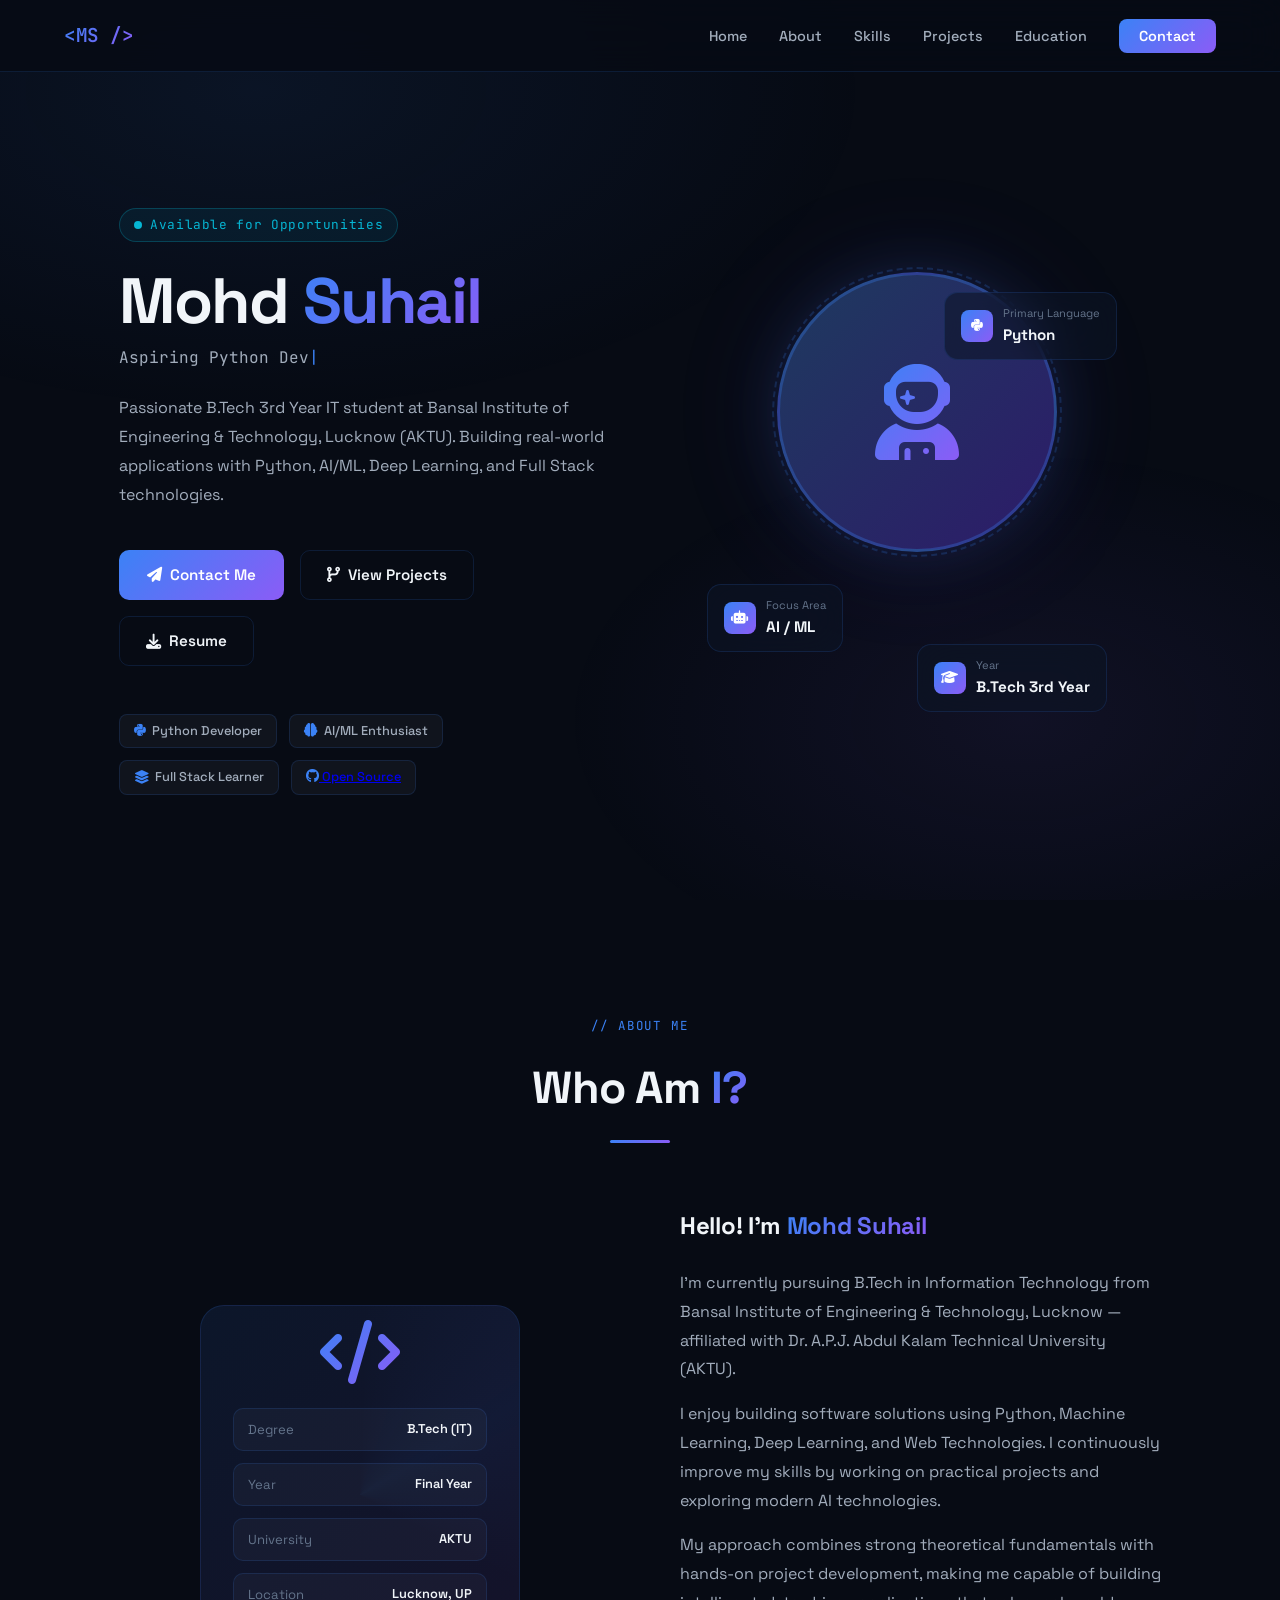
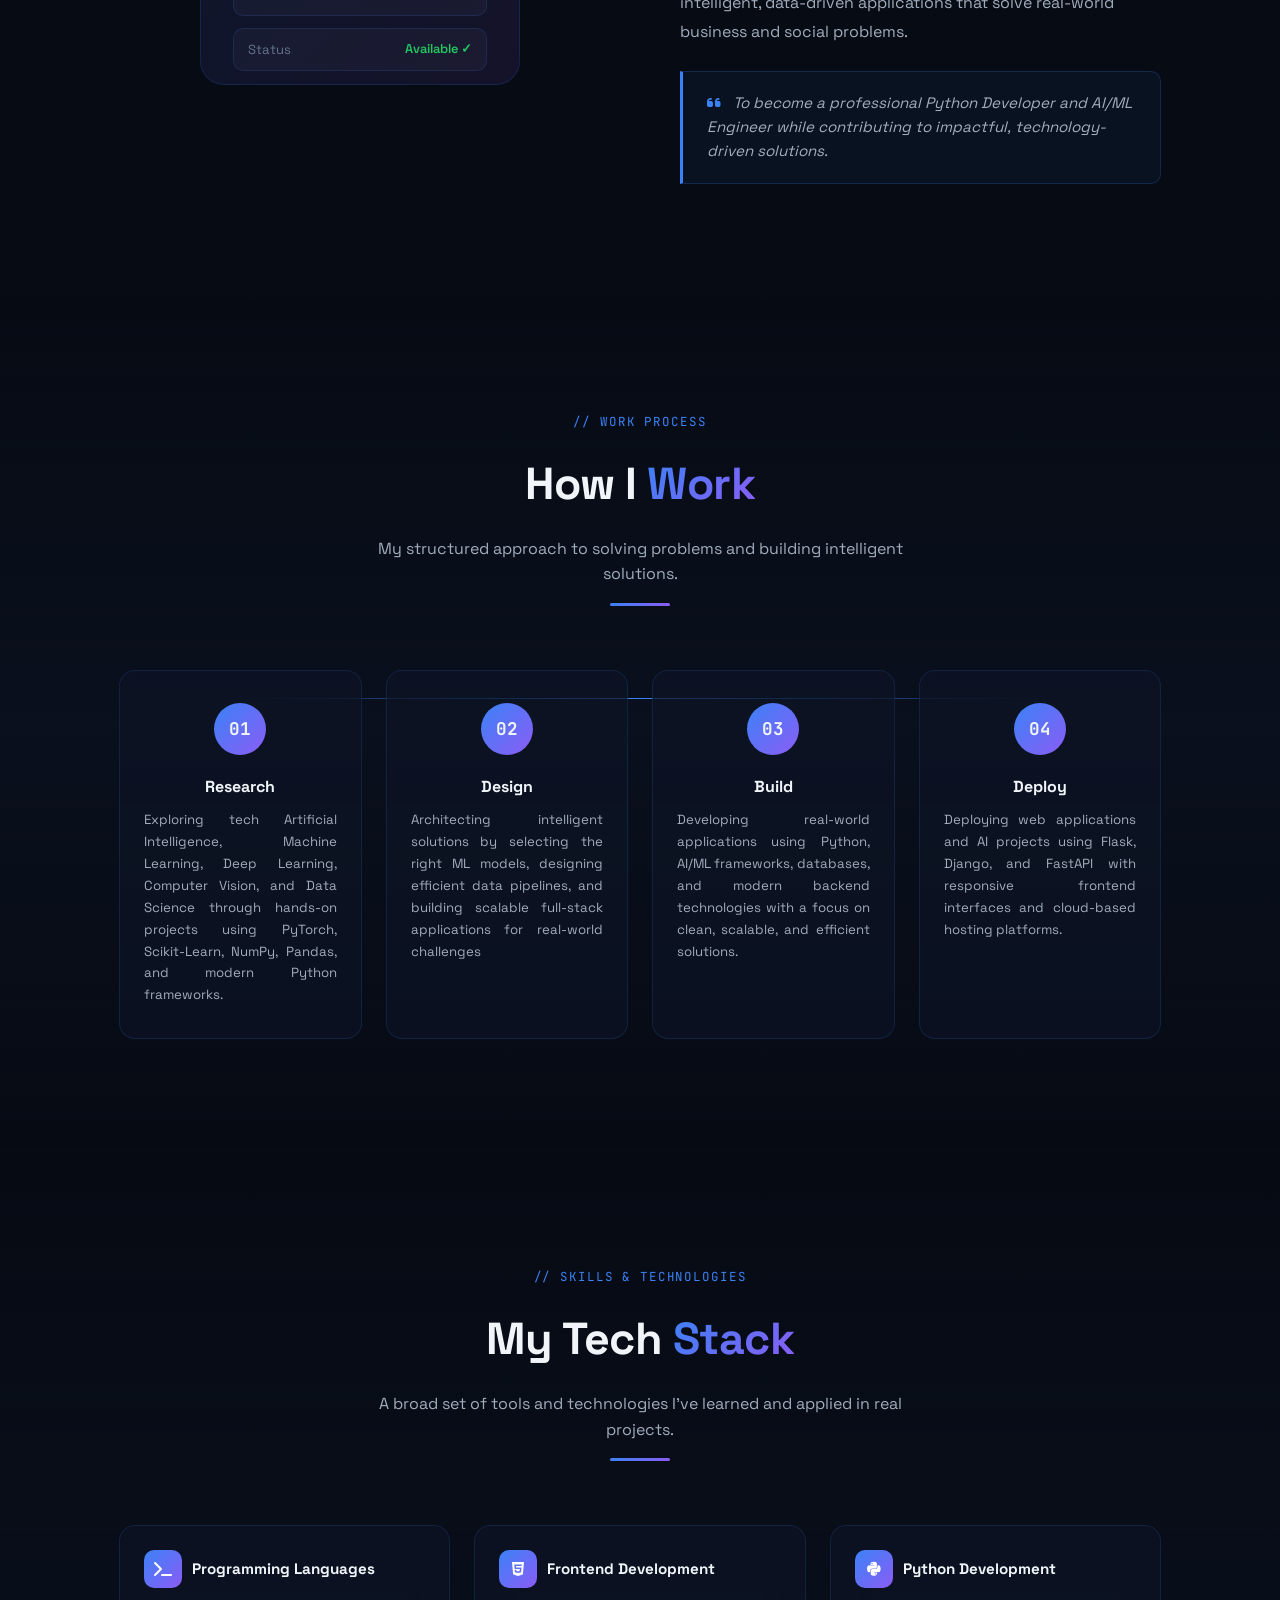
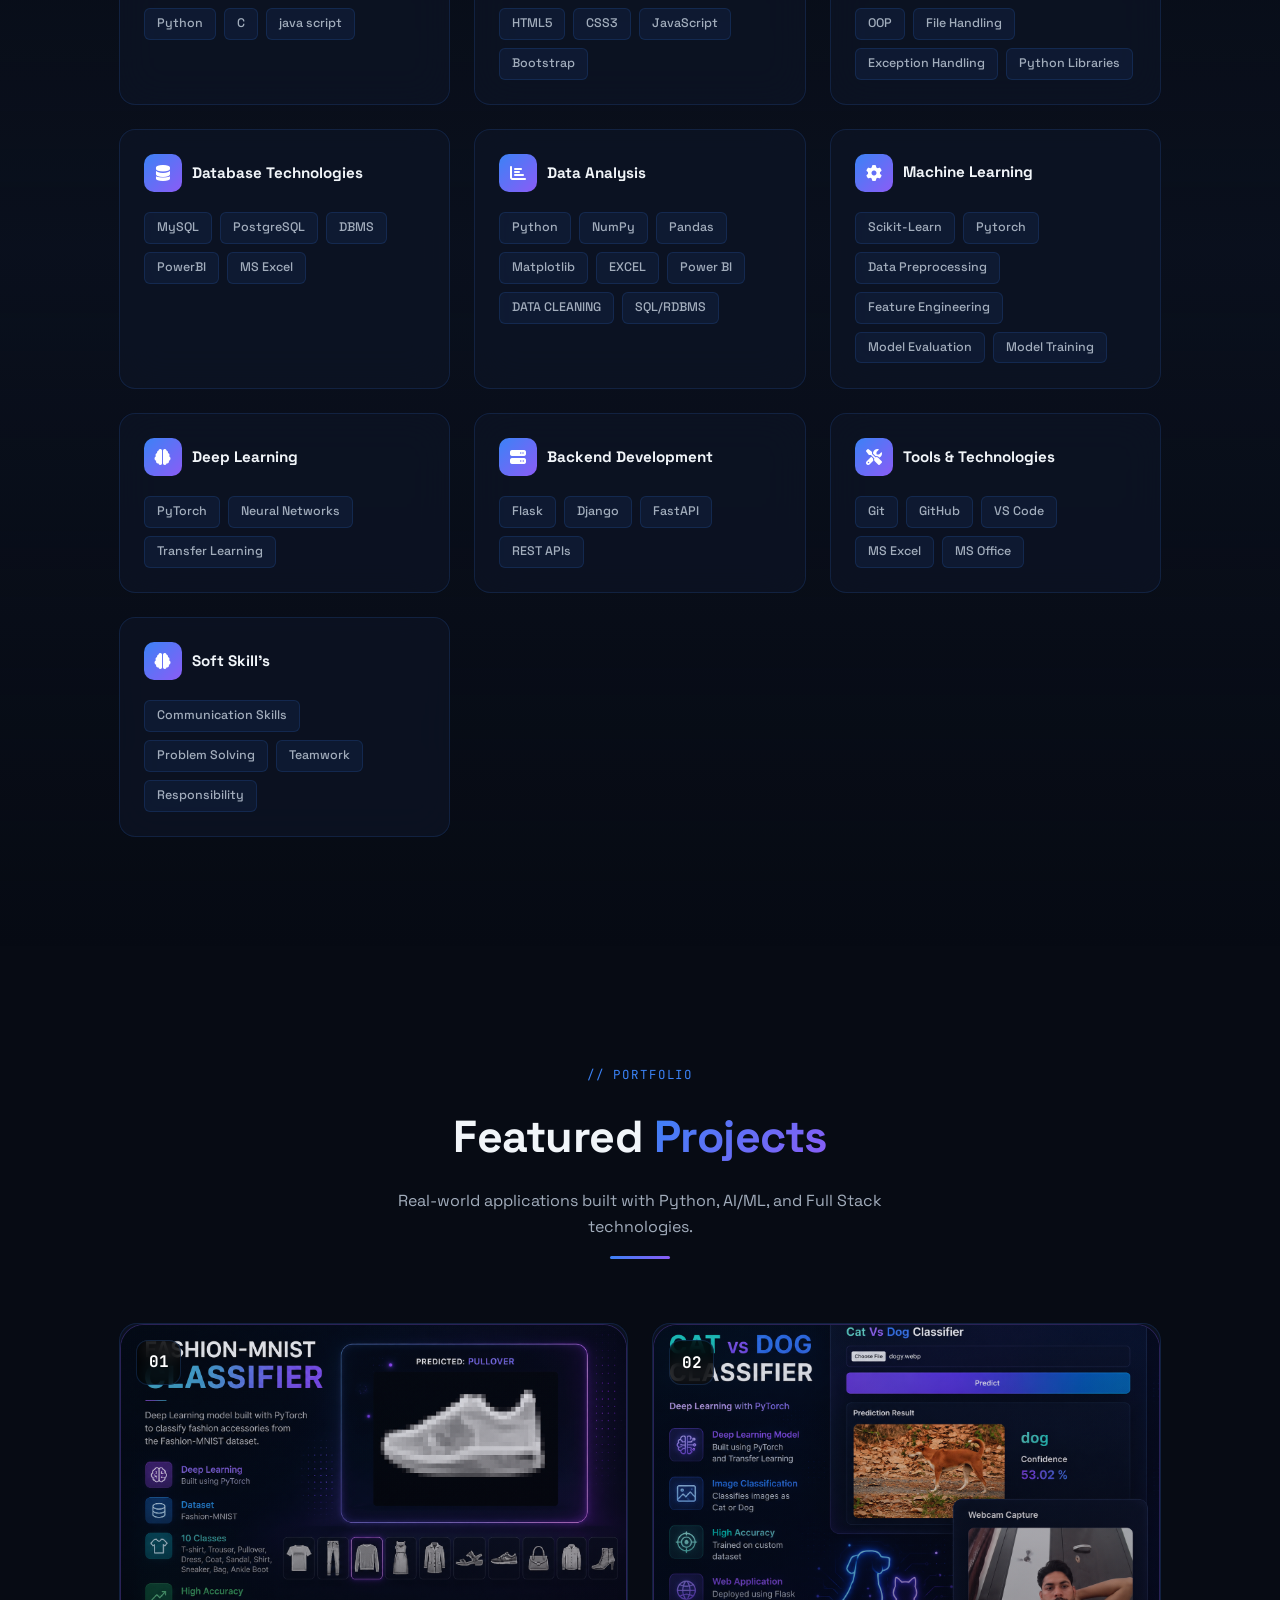
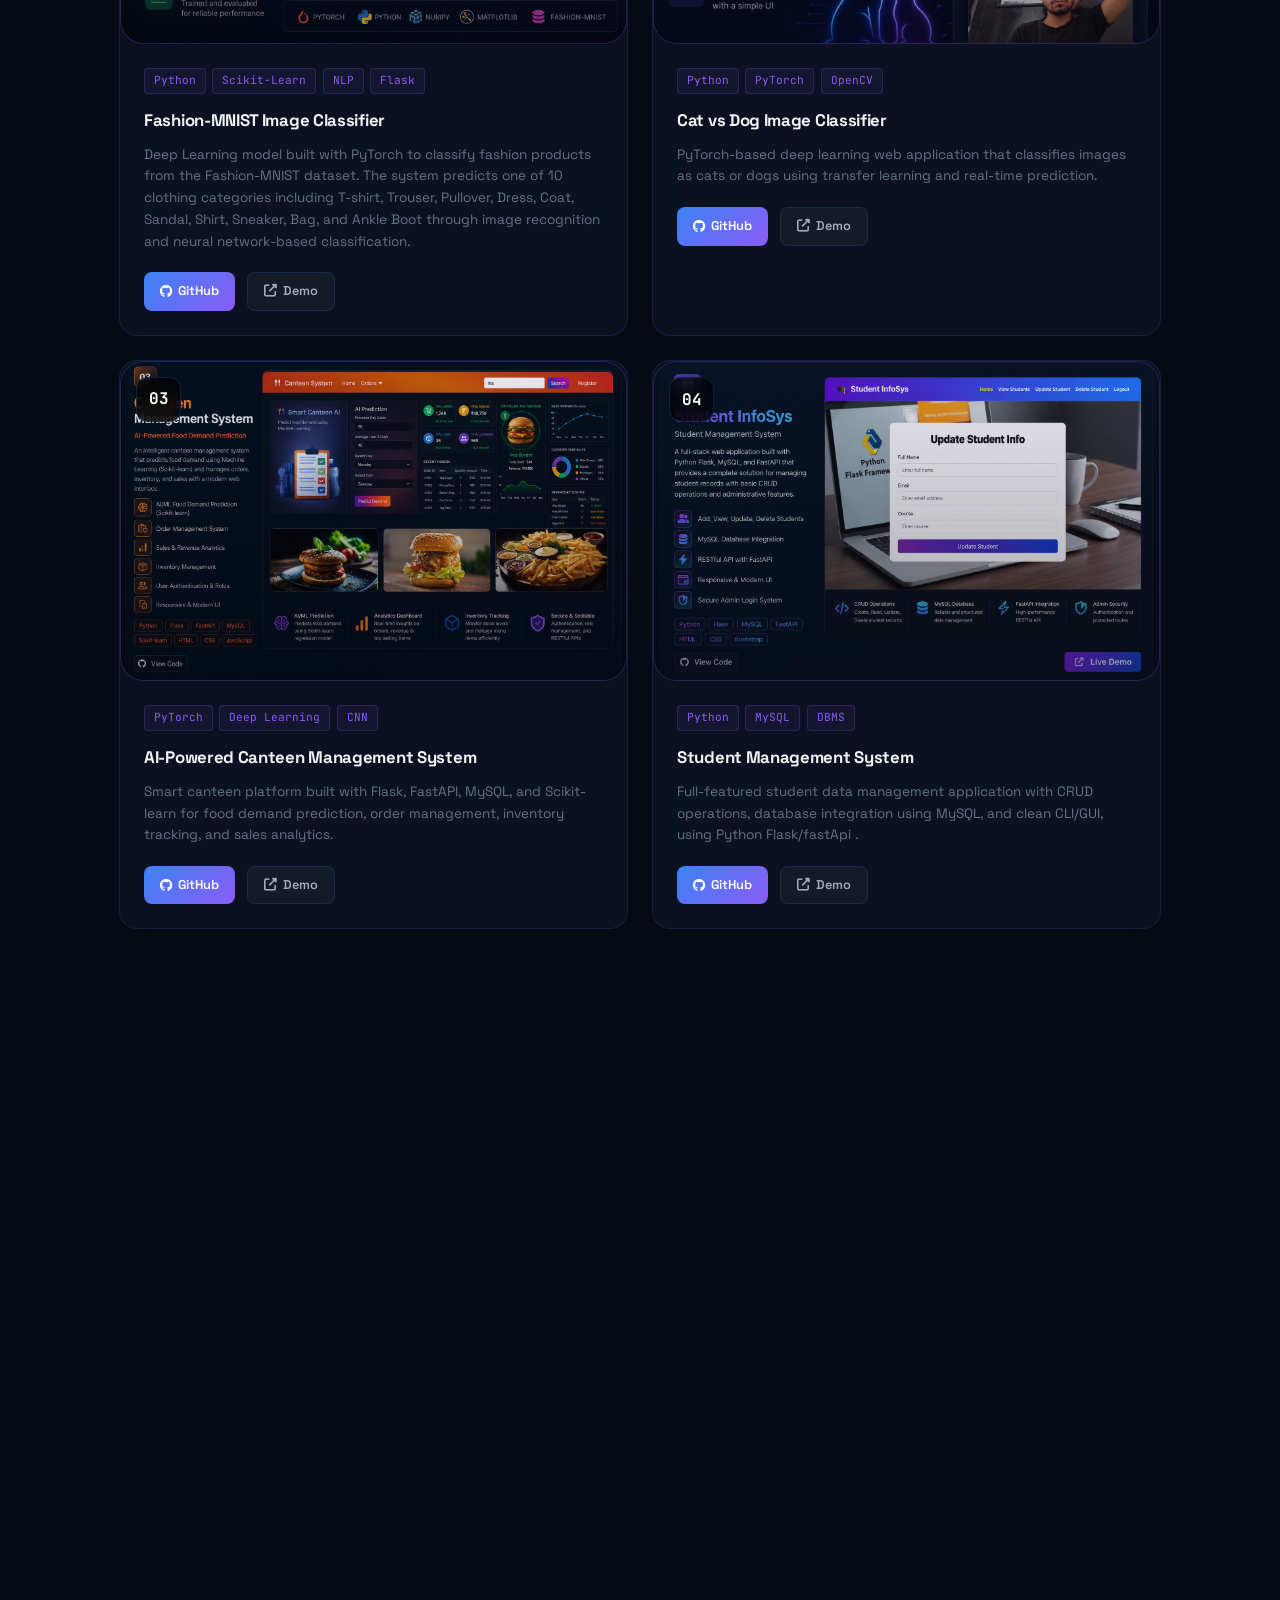
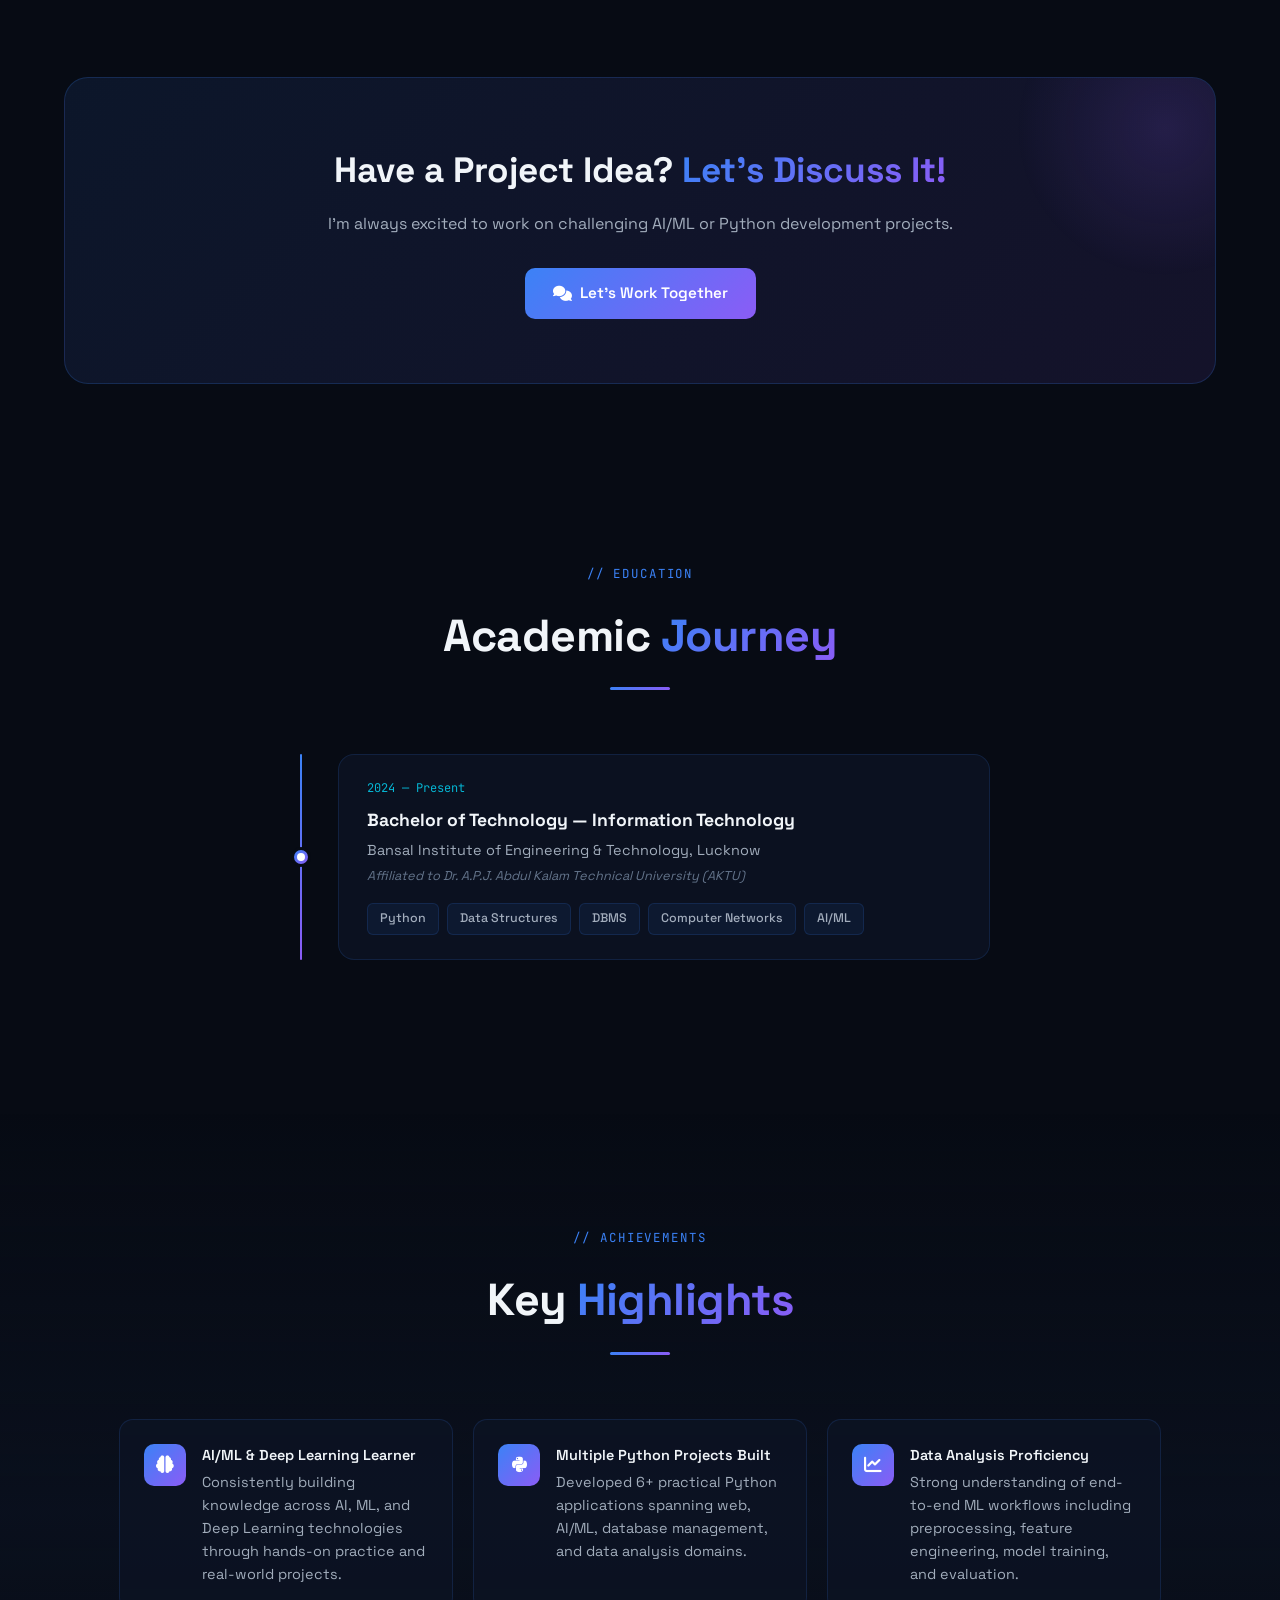
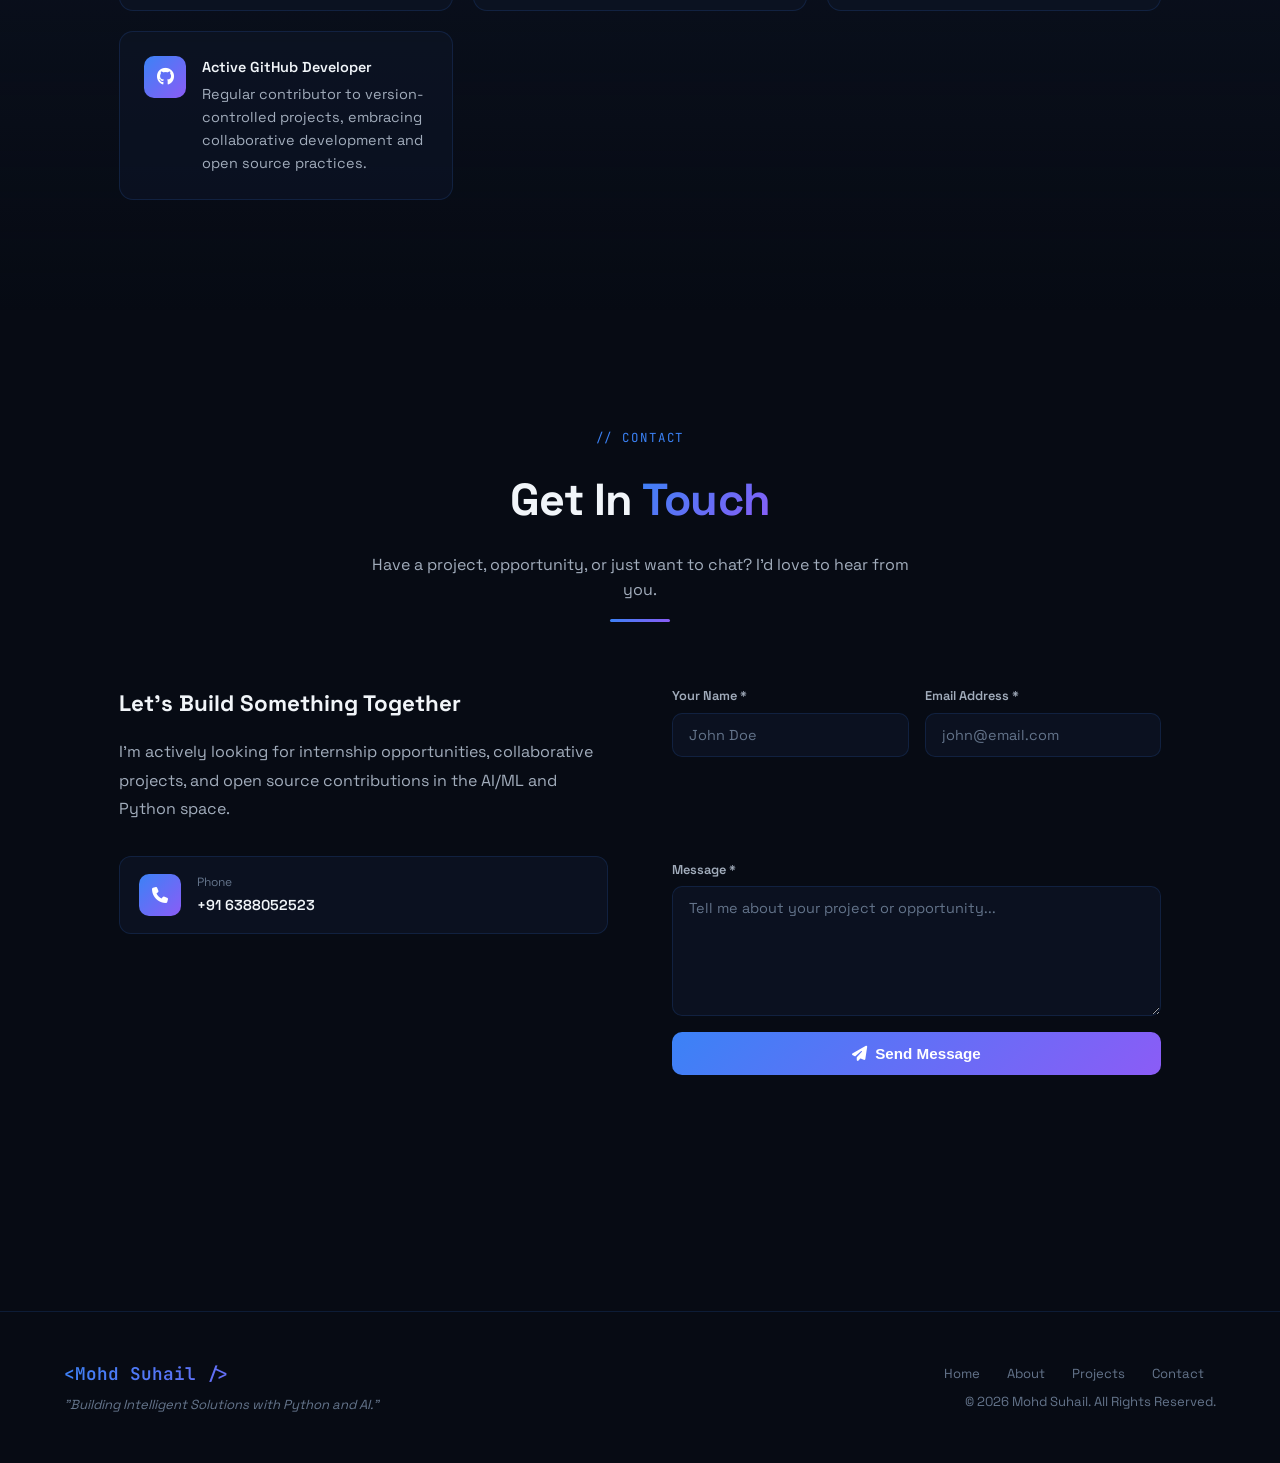
==== index.html @ e94a14b4 "second commit" ====
<!DOCTYPE html>
<html lang="en">

<head>
      <meta charset="UTF-8" />
      <meta name="viewport" content="width=device-width, initial-scale=1.0" />
      <meta name="description" content="Mohd Suhail - Aspiring Python Developer & AI/ML Engineer Portfolio" />
      <meta name="keywords"
            content="Mohd Suhail, Python Developer, AI ML Engineer, Machine Learning, Deep Learning, B.Tech IT, AKTU, Lucknow" />
      <title>Mohd Suhail | AI/ML Engineer Portfolio</title>
      <link rel="preconnect" href="https://fonts.googleapis.com" />
      <link href="https://fonts.googleapis.com/css2?family=Space+Grotesk:wght@300;400;500;600;700&family=JetBrains+Mono:wght@400;500;600&display=swap"
            rel="stylesheet" />
      <link rel="stylesheet" href="https://cdnjs.cloudflare.com/ajax/libs/font-awesome/6.5.0/css/all.min.css" />
      <!-- my css  -->
      <link rel="stylesheet" href="style.css">

      <!-- aos animation -->
       <link href="https://unpkg.com/aos@2.3.1/dist/aos.css" rel="stylesheet">
</head>

<body>

      <!-- NAV -->
      <nav id="navbar">
            <a href="#home" class="nav-logo" data-aos="fade-right">&lt;MS /&gt;</a>
            <ul class="nav-links"  data-aos="fade-left">
                  <li><a href="#home">Home</a></li>
                  <li><a href="#about">About</a></li>
                  <li><a href="#skills">Skills</a></li>
                  <li><a href="#projects">Projects</a></li>
                  <li><a href="#education">Education</a></li>
                  <li><a href="#contact" class="nav-cta">Contact</a></li>
            </ul>
            <div class="hamburger" id="hamburger" onclick="openMobileNav()">
                  <span></span><span></span><span></span>
            </div>
      </nav>

      <!-- MOBILE NAV -->
      <div class="mobile-nav" id="mobileNav">
            <button class="mobile-close" onclick="closeMobileNav()"><i class="fas fa-times"></i></button>
            <a href="#home" onclick="closeMobileNav()">Home</a>
            <a href="#about" onclick="closeMobileNav()">About</a>
            <a href="#skills" onclick="closeMobileNav()">Skills</a>
            <a href="#projects" onclick="closeMobileNav()">Projects</a>
            <a href="#education" onclick="closeMobileNav()">Education</a>
            <a href="#achievements" onclick="closeMobileNav()">Achievements</a>
            <a href="#contact" onclick="closeMobileNav()">Contact</a>
      </div>

      <!-- HERO -->
      <section id="home">
            <div class="container">
                  <div class="hero-grid">
                        <div class="hero-content" data-aos="flip-up">
                              <div class="hero-eyebrow" data-aos="flip-up">Available for Opportunities</div>
                              <h1 class="hero-name">Mohd <span>Suhail</span></h1>
                              <p class="hero-title" id="typed-text">Aspiring Python Developer | AI/ML Engineer<span
                                          class="typed-cursor">|</span></p>
                              <p class="hero-desc">
                                    Passionate B.Tech 3rd Year IT student at Bansal Institute of Engineering &amp;
                                    Technology, Lucknow (AKTU). Building real-world applications with Python, AI/ML,
                                    Deep Learning, and Full Stack technologies.
                              </p>
                              <div class="hero-btns">
                                    <a href="mailto:mohdsuhail5712@gmail.com" class="btn-primary">
                                          <i class="fas fa-paper-plane"></i> Contact Me
                                    </a>
                                    <a href="#projects" class="btn-outline">
                                          <i class="fas fa-code-branch"></i> View Projects
                                    </a>
                                    <a href="/assets/resume/SuhailsResume.pdf" download="SuhailsResume.pdf"
                                          class="btn-outline">
                                          <i class="fas fa-download"></i> Resume
                                    </a>
                              </div>
                              <div class="hero-badges" data-aos="flip-down">
                                    <div class="badge"><i class="fab fa-python"></i> Python Developer</div>
                                    <div class="badge"><i class="fas fa-brain"></i> AI/ML Enthusiast</div>
                                    <div class="badge"><i class="fas fa-layer-group"></i> Full Stack Learner</div>
                                    <div class="badge"><a href="https://github.com/mohdsuhel5712 "> <i
                                                      class="fab fa-github"></i> Open Source</a></div>
                              </div>
                        </div>

                        <div class="hero-visual">
                              <div class="profile-card">
                                    <div class="profile-avatar">
                                          <i class="fas fa-user-astronaut"></i>
                                    </div>
                                    <div class="floating-stat">
                                          <div class="stat-icon"><i class="fab fa-python"
                                                      style="color:white;font-size:0.85rem;"></i></div>
                                          <div>
                                                <div class="stat-label">Primary Language</div>
                                                <div class="stat-val">Python</div>
                                          </div>
                                    </div>
                                    <div class="floating-stat">
                                          <div class="stat-icon"><i class="fas fa-robot"
                                                      style="color:white;font-size:0.85rem;"></i></div>
                                          <div>
                                                <div class="stat-label">Focus Area</div>
                                                <div class="stat-val">AI / ML</div>
                                          </div>
                                    </div>
                                    <div class="floating-stat">
                                          <div class="stat-icon"><i class="fas fa-graduation-cap"
                                                      style="color:white;font-size:0.85rem;"></i></div>
                                          <div>
                                                <div class="stat-label">Year</div>
                                                <div class="stat-val">B.Tech 3rd Year</div>
                                          </div>
                                    </div>
                              </div>
                        </div>
                  </div>
            </div>
      </section>

      <!-- ABOUT -->
      <section id="about">
            <div class="container">
                  <div class="section-header fade-up">
                        <span class="section-eyebrow">// about me</span>
                        <h2 class="section-title">Who Am <span>I?</span></h2>
                        <div class="section-line"></div>
                  </div>
                  <div class="about-grid">
                        <div class="about-left fade-up">
                              <div class="about-img-wrap">
                                    <div class="about-card-bg">
                                          <i class="fas fa-code about-icon-main"></i>
                                          <div class="about-info-pills">
                                                <div class="info-pill">
                                                      <span class="pill-key">Degree</span>
                                                      <span class="pill-val">B.Tech (IT)</span>
                                                </div>
                                                <div class="info-pill">
                                                      <span class="pill-key">Year</span>
                                                      <span class="pill-val">Final Year</span>
                                                </div>
                                                <div class="info-pill">
                                                      <span class="pill-key">University</span>
                                                      <span class="pill-val">AKTU</span>
                                                </div>
                                                <div class="info-pill">
                                                      <span class="pill-key">Location</span>
                                                      <span class="pill-val">Lucknow, UP</span>
                                                </div>
                                                <div class="info-pill">
                                                      <span class="pill-key">Status</span>
                                                      <span class="pill-val" style="color:#22c55e;">Available ✓</span>
                                                </div>
                                          </div>
                                    </div>
                              </div>
                        </div>
                        <div class="about-right fade-up">
                              <h3>Hello! I'm <span
                                          style="background:var(--accent-grad);-webkit-background-clip:text;-webkit-text-fill-color:transparent;background-clip:text;">Mohd
                                          Suhail</span></h3>
                              <p class="about-text">
                                    I'm currently pursuing B.Tech in Information Technology from Bansal Institute of
                                    Engineering &amp; Technology, Lucknow — affiliated with Dr. A.P.J. Abdul Kalam
                                    Technical University (AKTU).
                              </p>
                              <p class="about-text">
                                    I enjoy building software solutions using Python, Machine Learning, Deep Learning,
                                    and Web Technologies. I continuously improve my skills by working on practical
                                    projects and exploring modern AI technologies.
                              </p>
                              <p class="about-text">
                                    My approach combines strong theoretical fundamentals with hands-on project
                                    development, making me capable of building intelligent, data-driven applications
                                    that solve real-world business and social problems.
                              </p>
                              <div class="about-goal">
                                    <i class="fas fa-quote-left" style="color:var(--accent-blue);margin-right:8px;"></i>
                                    To become a professional Python Developer and AI/ML Engineer while contributing to
                                    impactful, technology-driven solutions.
                              </div>
                        </div>
                  </div>
            </div>
      </section>

      <!-- PROCESS (Work Approach) -->
      <section id="process">
            <div class="container">
                  <div class="section-header fade-up">
                        <span class="section-eyebrow">// work process</span>
                        <h2 class="section-title">How I <span>Work</span></h2>
                        <p class="section-subtitle">My structured approach to solving problems and building intelligent
                              solutions.</p>
                        <div class="section-line"></div>
                  </div>
                  <div class="process-steps">
                        <div class="process-step fade-up">
                              <div class="step-num">01</div>
                              <div class="step-title">Research</div>
                              <p class="step-desc"> Exploring tech Artificial Intelligence, Machine Learning, Deep
                                    Learning,
                                    Computer Vision, and Data Science through hands-on projects using
                                    PyTorch, Scikit-Learn, NumPy, Pandas, and modern Python frameworks.</p>
                        </div>
                        <div class="process-step fade-up">
                              <div class="step-num">02</div>
                              <div class="step-title">Design</div>
                              <p class="step-desc">Architecting intelligent solutions by selecting the right ML models,
                                    designing efficient data pipelines, and building scalable full-stack
                                    applications for real-world challenges</p>
                        </div>
                        <div class="process-step fade-up">
                              <div class="step-num">03</div>
                              <div class="step-title">Build</div>
                              <p class="step-desc">Developing real-world applications using Python, AI/ML frameworks,
                                    databases, and modern backend technologies with a focus on clean,
                                    scalable, and efficient solutions.</p>
                        </div>
                        <div class="process-step fade-up">
                              <div class="step-num">04</div>
                              <div class="step-title">Deploy</div>
                              <p class="step-desc"> Deploying web applications and AI projects using Flask, Django,
                                    and FastAPI with responsive frontend interfaces and cloud-based hosting platforms.
                              </p>
                        </div>
                  </div>
            </div>
      </section>

      <!-- SKILLS -->
      <section id="skills">
            <div class="container">
                  <div class="section-header fade-up">
                        <span class="section-eyebrow">// skills & technologies</span>
                        <h2 class="section-title">My Tech <span>Stack</span></h2>
                        <p class="section-subtitle">A broad set of tools and technologies I've learned and applied in
                              real projects.</p>
                        <div class="section-line"></div>
                  </div>
                  <div class="skills-categories">
                        <div class="skill-category fade-up">
                              <div class="skill-cat-head">
                                    <div class="skill-cat-icon"><i class="fas fa-terminal" style="color:white;"></i>
                                    </div>
                                    <span class="skill-cat-name">Programming Languages</span>
                              </div>
                              <div class="skill-tags">
                                    <span class="skill-tag">Python</span>
                                    <span class="skill-tag">C</span>
                                    <span class="skill-tag">java script</span>
                              </div>
                        </div>
                        <div class="skill-category fade-up">
                              <div class="skill-cat-head">
                                    <div class="skill-cat-icon"><i class="fab fa-html5" style="color:white;"></i></div>
                                    <span class="skill-cat-name">Frontend Development</span>
                              </div>
                              <div class="skill-tags">
                                    <span class="skill-tag">HTML5</span>
                                    <span class="skill-tag">CSS3</span>
                                    <span class="skill-tag">JavaScript</span>
                                    <span class="skill-tag">Bootstrap</span>
                              </div>
                        </div>
                        <div class="skill-category fade-up">
                              <div class="skill-cat-head">
                                    <div class="skill-cat-icon"><i class="fab fa-python" style="color:white;"></i></div>
                                    <span class="skill-cat-name">Python Development</span>
                              </div>
                              <div class="skill-tags">
                                    <span class="skill-tag">OOP</span>
                                    <span class="skill-tag">File Handling</span>
                                    <span class="skill-tag">Exception Handling</span>
                                    <span class="skill-tag">Python Libraries</span>
                              </div>
                        </div>
                        <div class="skill-category fade-up">
                              <div class="skill-cat-head">
                                    <div class="skill-cat-icon"><i class="fas fa-database" style="color:white;"></i>
                                    </div>
                                    <span class="skill-cat-name">Database Technologies</span>
                              </div>
                              <div class="skill-tags">
                                    <span class="skill-tag">MySQL</span>
                                    <span class="skill-tag">PostgreSQL</span>
                                    <span class="skill-tag">DBMS</span>
                                    <span class="skill-tag">PowerBI</span>
                                    <span class="skill-tag">MS Excel</span>
                              </div>
                        </div>
                        <div class="skill-category fade-up">
                              <div class="skill-cat-head">
                                    <div class="skill-cat-icon"><i class="fas fa-chart-bar" style="color:white;"></i>
                                    </div>
                                    <span class="skill-cat-name">Data Analysis</span>
                              </div>
                              <div class="skill-tags">
                                    <span class="skill-tag">Python</span>
                                    <span class="skill-tag">NumPy</span>
                                    <span class="skill-tag">Pandas</span>
                                    <span class="skill-tag">Matplotlib</span>
                                    <span class="skill-tag">EXCEL</span>
                                    <span class="skill-tag">Power BI</span>
                                    <span class="skill-tag">DATA CLEANING</span>
                                    <span class="skill-tag">SQL/RDBMS</span>
                              </div>
                        </div>
                        <div class="skill-category fade-up">
                              <div class="skill-cat-head">
                                    <div class="skill-cat-icon"><i class="fas fa-cog" style="color:white;"></i></div>
                                    <span class="skill-cat-name">Machine Learning</span>
                              </div>
                              <div class="skill-tags">
                                    <span class="skill-tag">Scikit-Learn</span>
                                    <span class="skill-tag">Pytorch</span>
                                    <span class="skill-tag">Data Preprocessing</span>
                                    <span class="skill-tag">Feature Engineering</span>
                                    <span class="skill-tag">Model Evaluation</span>
                                    <span class="skill-tag">Model Training</span>
                              </div>
                        </div>
                        <div class="skill-category fade-up">
                              <div class="skill-cat-head">
                                    <div class="skill-cat-icon"><i class="fas fa-brain" style="color:white;"></i></div>
                                    <span class="skill-cat-name">Deep Learning</span>
                              </div>
                              <div class="skill-tags">
                                    <span class="skill-tag">PyTorch</span>
                                    <span class="skill-tag">Neural Networks</span>
                                    <span class="skill-tag">Transfer Learning</span>
                              </div>
                        </div>
                        <div class="skill-category fade-up">
                              <div class="skill-cat-head">
                                    <div class="skill-cat-icon"><i class="fas fa-server" style="color:white;"></i></div>
                                    <span class="skill-cat-name">Backend Development</span>
                              </div>
                              <div class="skill-tags">
                                    <span class="skill-tag">Flask</span>
                                    <span class="skill-tag">Django</span>
                                    <span class="skill-tag">FastAPI</span>
                                    <span class="skill-tag">REST APIs</span>
                              </div>
                        </div>
                        <div class="skill-category fade-up">
                              <div class="skill-cat-head">
                                    <div class="skill-cat-icon"><i class="fas fa-tools" style="color:white;"></i></div>
                                    <span class="skill-cat-name">Tools & Technologies</span>
                              </div>
                              <div class="skill-tags">
                                    <span class="skill-tag">Git</span>
                                    <span class="skill-tag">GitHub</span>
                                    <span class="skill-tag">VS Code</span>
                                    <span class="skill-tag">MS Excel</span>
                                    <span class="skill-tag">MS Office</span>
                              </div>
                        </div>

                         <div class="skill-category fade-up">
                              <div class="skill-cat-head">
                                    <div class="skill-cat-icon"><i class="fas fa-brain" style="color:white;"></i></div>
                                    <span class="skill-cat-name">Soft Skill's</span>
                              </div>
                              <div class="skill-tags">
                                    <span class="skill-tag">Communication Skills</span>
                                    <span class="skill-tag">Problem Solving</span>
                                    <span class="skill-tag">Teamwork</span>
                                    <span class="skill-tag">Responsibility</span>
                              </div>
                        </div>


                  </div>
            </div>
      </section>

      <!-- PROJECTS -->
      <section id="projects">
            <div class="container">
                  <div class="section-header fade-up">
                        <span class="section-eyebrow">// portfolio</span>
                        <h2 class="section-title">Featured <span>Projects</span></h2>
                        <p class="section-subtitle">Real-world applications built with Python, AI/ML, and Full Stack
                              technologies.</p>
                        <div class="section-line"></div>
                  </div>
                  <div class="projects-grid">
                        <div class="project-card fade-up">
                              <div class="project-thumb">
                                    <span class="project-num">01</span>
                                    <img src="img/fashin.png" alt="Fashion MNIST Classifier" class="project-image" />
                              </div>
                              <div class="project-body">
                                    <div class="project-tech">
                                          <span class="tech-tag">Python</span>
                                          <span class="tech-tag">Scikit-Learn</span>
                                          <span class="tech-tag">NLP</span>
                                          <span class="tech-tag">Flask</span>
                                    </div>
                                    <div class="project-name">Fashion-MNIST Image Classifier</div>
                                    <div class="project-desc">Deep Learning model built with PyTorch to classify fashion
                                          products from the Fashion-MNIST dataset. The system predicts one of 10
                                          clothing categories including T-shirt, Trouser, Pullover, Dress, Coat, Sandal,
                                          Shirt, Sneaker, Bag, and Ankle Boot through image recognition and neural
                                          network-based classification.</div>
                                    <div class="project-links">
                                          <a href="https://github.com/mohdsuhel5712/FashionMNIST-Classification-using-PyTorch"
                                               target="_blank" class="btn-sm btn-sm-primary"><i class="fab fa-github"></i> GitHub</a>
                                          <a href="#" class="btn-sm btn-sm-ghost"><i
                                                      class="fas fa-external-link-alt"></i> Demo</a>
                                    </div>
                              </div>
                        </div>
                        <div class="project-card fade-up">
                             <div class="project-thumb">
                                    <span class="project-num">02</span>
                                    <img src="img/dog_cat.png" alt="Fashion MNIST Classifier" class="project-image" />
                              </div>
                              <div class="project-body">
                                    <div class="project-tech">
                                          <span class="tech-tag">Python</span>
                                          <span class="tech-tag">PyTorch</span>
                                          <span class="tech-tag">OpenCV</span>
                                    </div>
                                    <div class="project-name">Cat vs Dog Image Classifier</div>
                                    <div class="project-desc">PyTorch-based deep learning web application that classifies images as cats or dogs using transfer learning and real-time prediction.</div>
                                    <div class="project-links">
                                          <a href="https://github.com/mohdsuhel5712/dog_cat_image_classifier" target="_blank" class="btn-sm btn-sm-primary"><i class="fab fa-github"></i>
                                                GitHub</a>
                                          <a href="#" class="btn-sm btn-sm-ghost"><i
                                                      class="fas fa-external-link-alt"></i> Demo</a>
                                    </div>
                              </div>
                        </div>
                        <div class="project-card fade-up">
                               <div class="project-thumb">
                                    <span class="project-num">03</span>
                                    <img src="img/canteen.png" alt="Fashion MNIST Classifier" class="project-image" />
                              </div>
                              <div class="project-body">
                                    <div class="project-tech">
                                          <span class="tech-tag">PyTorch</span>
                                          <span class="tech-tag">Deep Learning</span>
                                          <span class="tech-tag">CNN</span>
                                    </div>
                                    <div class="project-name">AI-Powered Canteen Management System</div>
                                    <div class="project-desc">Smart canteen platform built with Flask, FastAPI, MySQL, and Scikit-learn for food demand prediction, order management, inventory tracking, and sales analytics.</div>
                                    <div class="project-links">
                                          <a href="https://github.com/mohdsuhel5712/AI-Powered-Canteen-Management-System" target="_blank" class="btn-sm btn-sm-primary"><i class="fab fa-github"></i>
                                                GitHub</a>
                                          <a href="#" class="btn-sm btn-sm-ghost"><i
                                                      class="fas fa-external-link-alt"></i> Demo</a>
                                    </div>
                              </div>
                        </div>
                        <div class="project-card fade-up">
                              <div class="project-thumb">
                                    <span class="project-num">04</span>
                                    <img src="img/S_I_S.png" alt="Fashion MNIST Classifier" class="project-image" />
                              </div>
                              <div class="project-body">
                                    <div class="project-tech">
                                          <span class="tech-tag">Python</span>
                                          <span class="tech-tag">MySQL</span>
                                          <span class="tech-tag">DBMS</span>
                                    </div>
                                    <div class="project-name">Student Management System</div>
                                    <div class="project-desc">Full-featured student data management application with
                                          CRUD operations, database integration using MySQL, and clean CLI/GUI, using Python Flask/fastApi .
                                          </div>
                                    <div class="project-links">
                                          <a href="https://github.com/mohdsuhel5712/studentInformationSystem" target="_blank" class="btn-sm btn-sm-primary"><i class="fab fa-github"></i>
                                                GitHub</a>
                                          <a href="#" class="btn-sm btn-sm-ghost"><i
                                                      class="fas fa-external-link-alt"></i> Demo</a>
                                    </div>
                              </div>
                        </div>
                        <div class="project-card fade-up">
                              <div class="project-thumb">
                                    <span class="project-num">05</span>
                                    <img src="img/diesese_api.png" alt="Fashion MNIST Classifier" class="project-image" />
                              </div>
                              <div class="project-body">
                                    <div class="project-tech">
                                          <span class="tech-tag">Python</span>
                                          <span class="tech-tag">FastAPI</span>
                                          <span class="tech-tag">NLP</span>
                                           <span class="tech-tag">Sklearn</span>
                                          <span class="tech-tag">Flask/Mysql</span>
                                    </div>
                                    <div class="project-name">AI Disease Prediction System</div>
                                    <div class="project-desc">A Machine Learning web application that predicts diseases based on user symptoms using Scikit-Learn and Flask.</div>
                                    <div class="project-links">
                                          <a href="https://github.com/mohdsuhel5712/Disiese_api_SKLEARN" target="_blank" class="btn-sm btn-sm-primary"><i class="fab fa-github"></i>
                                                GitHub</a>
                                          <a href="#" class="btn-sm btn-sm-ghost"><i
                                                      class="fas fa-external-link-alt"></i> Demo</a>
                                    </div>
                              </div>
                        </div>


                        <!-- <div class="project-card fade-up">
                              <div class="project-thumb">
                                    <span class="project-num">06</span>
                                    <i class="fas fa-wallet project-thumb-icon"></i>
                              </div>
                              <div class="project-body">
                                    <div class="project-tech">
                                          <span class="tech-tag">Python</span>
                                          <span class="tech-tag">PostgreSQL</span>
                                          <span class="tech-tag">Data Analysis</span>
                                         
                                    </div>
                                    <div class="project-name">AI Chatbot Assistant</div>
                                    <div class="project-desc">Smart expense management app with PostgreSQL database,
                                          spending analytics, category-wise breakdown, and visual reporting features.
                                    </div>
                                    <div class="project-links">
                                          <a href="#" class="btn-sm btn-sm-primary"><i class="fab fa-github"></i>
                                                GitHub</a>
                                          <a href="#" class="btn-sm btn-sm-ghost"><i
                                                      class="fas fa-external-link-alt"></i> Demo</a>
                                    </div>
                              </div>
                        </div> -->


                  </div>
            </div>
      </section>

      <!-- CTA BANNER -->
      <div style="padding: 4rem 0; position: relative; z-index: 1;">
            <div class="cta-banner fade-up">
                  <h2>Have a Project Idea? <span
                              style="background:var(--accent-grad);-webkit-background-clip:text;-webkit-text-fill-color:transparent;background-clip:text;">Let's
                              Discuss It!</span></h2>
                  <p>I'm always excited to work on challenging AI/ML or Python development projects.</p>
                  <a href="#contact" class="btn-primary"><i class="fas fa-comments"></i> Let's Work Together</a>
            </div>
      </div>

      <!-- EDUCATION -->
      <section id="education">
            <div class="container">
                  <div class="section-header fade-up">
                        <span class="section-eyebrow">// education</span>
                        <h2 class="section-title">Academic <span>Journey</span></h2>
                        <div class="section-line"></div>
                  </div>
                  <div class="timeline">
                        <div class="timeline-item fade-up">
                              <div class="timeline-dot"></div>
                              <div class="timeline-date">2024 — Present</div>
                              <div class="timeline-degree">Bachelor of Technology — Information Technology</div>
                              <div class="timeline-school">Bansal Institute of Engineering &amp; Technology, Lucknow
                              </div>
                              <div class="timeline-univ">Affiliated to Dr. A.P.J. Abdul Kalam Technical University
                                    (AKTU)</div>
                              <div style="margin-top: 1rem; display: flex; flex-wrap: wrap; gap: 0.5rem;">
                                    <span class="skill-tag">Python</span>
                                    <span class="skill-tag">Data Structures</span>
                                    <span class="skill-tag">DBMS</span>
                                    <span class="skill-tag">Computer Networks</span>
                                    <span class="skill-tag">AI/ML</span>
                              </div>
                        </div>
                  </div>
            </div>
      </section>

      <!-- ACHIEVEMENTS -->
      <section id="achievements">
            <div class="container">
                  <div class="section-header fade-up">
                        <span class="section-eyebrow">// achievements</span>
                        <h2 class="section-title">Key <span>Highlights</span></h2>
                        <div class="section-line"></div>
                  </div>
                  <div class="achievements-grid">
                        <div class="achievement-card fade-up">
                              <div class="ach-icon"><i class="fas fa-brain" style="color:white;"></i></div>
                              <div class="ach-text">
                                    <strong>AI/ML & Deep Learning Learner</strong>
                                    Consistently building knowledge across AI, ML, and Deep Learning technologies
                                    through hands-on practice and real-world projects.
                              </div>
                        </div>
                        <div class="achievement-card fade-up">
                              <div class="ach-icon"><i class="fab fa-python" style="color:white;"></i></div>
                              <div class="ach-text">
                                    <strong>Multiple Python Projects Built</strong>
                                    Developed 6+ practical Python applications spanning web, AI/ML, database management,
                                    and data analysis domains.
                              </div>
                        </div>
                        <div class="achievement-card fade-up">
                              <div class="ach-icon"><i class="fas fa-chart-line" style="color:white;"></i></div>
                              <div class="ach-text">
                                    <strong>Data Analysis Proficiency</strong>
                                    Strong understanding of end-to-end ML workflows including preprocessing, feature
                                    engineering, model training, and evaluation.
                              </div>
                        </div>
                        <div class="achievement-card fade-up">
                              <div class="ach-icon"><i class="fab fa-github" style="color:white;"></i></div>
                              <div class="ach-text">
                                    <strong>Active GitHub Developer</strong>
                                    Regular contributor to version-controlled projects, embracing collaborative
                                    development and open source practices.
                              </div>
                        </div>
                  </div>
            </div>
      </section>

      <!-- CONTACT -->
      <section id="contact">
            <div class="container">
                  <div class="section-header fade-up" data-aos="flip-right">
                        <span class="section-eyebrow">// contact</span>
                        <h2 class="section-title">Get In <span>Touch</span></h2>
                        <p class="section-subtitle">Have a project, opportunity, or just want to chat? I'd love to hear
                              from you.</p>
                        <div class="section-line"></div>
                  </div>
                  <div class="contact-grid">
                        <div class="contact-info fade-up">
                              <h3>Let's Build Something Together</h3>
                              <p>I'm actively looking for internship opportunities, collaborative projects, and open
                                    source contributions in the AI/ML and Python space.</p>
                              <div class="contact-item">
                                    <div class="contact-icon"><i class="fas fa-phone" style="color:white;"></i></div>
                                    <div>
                                          <div class="contact-label">Phone</div>
                                          <div class="contact-val">+91 6388052523</div>
                                    </div>
                              </div>
                              <div class="contact-item" data-aos="flip-right">
                                    <div class="contact-icon"><i class="fas fa-envelope" style="color:white;"></i></div>
                                    <div>
                                          <div class="contact-label">Email</div>
                                          <div class="contact-val">mohdsuhail5712@gmail.com</div>
                                    </div>
                              </div>
                              <div class="contact-item" data-aos="flip-left">
                                    <div class="contact-icon"><i class="fas fa-map-marker-alt" style="color:white;"></i>
                                    </div>
                                    <div>
                                          <div class="contact-label">Location</div>
                                          <div class="contact-val">Lucknow, Uttar Pradesh, India</div>
                                    </div>
                              </div>
                              <div class="social-links" data-aos="flip-left">
                                    <a href="https://www.linkedin.com/in/mohd-suhail-4aa24632a/" target="_blank" class="social-link" title="LinkedIn"><i
                                                class="fab fa-linkedin-in"></i></a>
                                    <a href="https://github.com/mohdsuhel5712" target="_blank" class="social-link" title="GitHub"><i class="fab fa-github"></i></a>
                                    <a href="#" target="_blank" class="social-link" title="Instagram"><i
                                                class="fab fa-instagram"></i></a>
                                    <a href="mailto:mohdsuhail5712@gmail.com" target="_blank" class="social-link" title="Email"><i
                                                class="fas fa-envelope"></i></a>
                              </div>
                        </div>

                        <div class="fade-up" data-aos="flip-left">
                              <form class="contact-form" id="contactForm" onsubmit="handleSubmit(event)">
                                    <div class="form-row">
                                          <div class="form-group">
                                                <label class="form-label">Your Name *</label>
                                                <input type="text" class="form-input" id="fname"
                                                      placeholder="John Doe" />
                                                <span class="form-error" id="fname-err">Please enter your name.</span>
                                          </div>
                                          <div class="form-group">
                                                <label class="form-label">Email Address *</label>
                                                <input type="email" class="form-input" id="femail"
                                                      placeholder="john@email.com" />
                                                <span class="form-error" id="femail-err">Please enter a valid
                                                      email.</span>
                                          </div>
                                    </div>
                                    <div class="form-group" data-aos="flip-right">
                                          <label class="form-label">Subject *</label>
                                          <input type="text" class="form-input" id="fsubject"
                                                placeholder="Internship Opportunity / Project Collaboration" />
                                          <span class="form-error" id="fsubject-err">Please enter a subject.</span>
                                    </div>
                                    <div class="form-group">
                                          <label class="form-label">Message *</label>
                                          <textarea class="form-textarea" id="fmessage"
                                                placeholder="Tell me about your project or opportunity..."></textarea>
                                          <span class="form-error" id="fmessage-err">Please enter a message.</span>
                                    </div>
                                    <div class="form-success" id="formSuccess">
                                          <i class="fas fa-check-circle" style="margin-right:8px;color:#22c55e;"></i>
                                          Message sent successfully! I'll get back to you soon.
                                    </div>
                                    <button type="submit" class="btn-primary"
                                          style="width:100%;justify-content:center;">
                                          <i class="fas fa-paper-plane"></i> Send Message
                                    </button>
                              </form>
                        </div>
                  </div>
            </div>
      </section>

      <!-- FOOTER -->
      <footer>
            <div class="footer-left" >
                  <div class="logo">&lt;Mohd Suhail /&gt;</div>
                  <div class="tagline">"Building Intelligent Solutions with Python and AI."</div>
            </div>
            <div class="footer-right">
                  <div style="margin-bottom:0.4rem;">
                        <a href="#home" style="color:var(--text-dim);text-decoration:none;margin:0 0.75rem;">Home</a>
                        <a href="#about" style="color:var(--text-dim);text-decoration:none;margin:0 0.75rem;">About</a>
                        <a href="#projects"
                              style="color:var(--text-dim);text-decoration:none;margin:0 0.75rem;">Projects</a>
                        <a href="#contact"
                              style="color:var(--text-dim);text-decoration:none;margin:0 0.75rem;">Contact</a>
                  </div>
                  <div>© 2026 Mohd Suhail. All Rights Reserved.</div>
            </div>
      </footer>

      <script>
            // Mobile nav
            function openMobileNav() { document.getElementById('mobileNav').classList.add('open'); }
            function closeMobileNav() { document.getElementById('mobileNav').classList.remove('open'); }

            // Navbar scroll effect
            window.addEventListener('scroll', () => {
                  const nav = document.getElementById('navbar');
                  if (window.scrollY > 50) {
                        nav.style.background = 'rgba(7,11,20,0.97)';
                  } else {
                        nav.style.background = 'rgba(7,11,20,0.85)';
                  }
            });

            // Scroll reveal
            const observer = new IntersectionObserver((entries) => {
                  entries.forEach(e => {
                        if (e.isIntersecting) { e.target.classList.add('visible'); }
                  });
            }, { threshold: 0.1, rootMargin: '0px 0px -40px 0px' });

            document.querySelectorAll('.fade-up').forEach(el => observer.observe(el));

            // Typed text animation
            const texts = [
                  'Aspiring Python Developer',
                  'AI/ML Engineer',
                  'Deep Learning Enthusiast',
                  'Full Stack Learner',
                  'B.Tech IT Student'
            ];
            let textIdx = 0;
            let charIdx = 0;
            let isDeleting = false;
            const el = document.getElementById('typed-text');

            function typeWriter() {
                  const current = texts[textIdx];
                  const cursor = '<span class="typed-cursor">|</span>';
                  if (!isDeleting) {
                        charIdx++;
                        el.innerHTML = current.substring(0, charIdx) + cursor;
                        if (charIdx === current.length) { isDeleting = true; setTimeout(typeWriter, 1600); return; }
                  } else {
                        charIdx--;
                        el.innerHTML = current.substring(0, charIdx) + cursor;
                        if (charIdx === 0) { isDeleting = false; textIdx = (textIdx + 1) % texts.length; }
                  }
                  setTimeout(typeWriter, isDeleting ? 55 : 80);
            }
            setTimeout(typeWriter, 800);

            // Contact form validation
            function handleSubmit(e) {
                  e.preventDefault();
                  let valid = true;
                  const fields = [
                        { id: 'fname', errId: 'fname-err', check: v => v.trim().length > 1 },
                        { id: 'femail', errId: 'femail-err', check: v => /^[^\s@]+@[^\s@]+\.[^\s@]+$/.test(v) },
                        { id: 'fsubject', errId: 'fsubject-err', check: v => v.trim().length > 2 },
                        { id: 'fmessage', errId: 'fmessage-err', check: v => v.trim().length > 9 }
                  ];
                  fields.forEach(f => {
                        const inp = document.getElementById(f.id);
                        const err = document.getElementById(f.errId);
                        if (!f.check(inp.value)) {
                              inp.classList.add('invalid');
                              err.classList.add('show');
                              valid = false;
                        } else {
                              inp.classList.remove('invalid');
                              err.classList.remove('show');
                        }
                  });
                  if (valid) {
                        document.getElementById('formSuccess').classList.add('show');
                        document.getElementById('contactForm').reset();
                        setTimeout(() => document.getElementById('formSuccess').classList.remove('show'), 5000);
                  }
            }
      </script>
      <!-- aos animation js file  -->
       <script src="https://unpkg.com/aos@2.3.1/dist/aos.js"></script>
       <script>
  AOS.init();
</script>
</body>

</html>
---- style.css ----
:root {
    --bg-deep: #070b14;
    --bg-mid: #0d1526;
    --bg-card: rgba(13,21,38,0.7);
    --accent-blue: #3b82f6;
    --accent-purple: #8b5cf6;
    --accent-cyan: #06b6d4;
    --accent-grad: linear-gradient(135deg, #3b82f6, #8b5cf6);
    --accent-grad2: linear-gradient(135deg, #06b6d4, #3b82f6);
    --text-primary: #f1f5f9;
    --text-secondary: #a2adbc;
    --text-dim: #64748b;
    --border: rgba(59,130,246,0.15);
    --glass: rgba(13,21,38,0.6);
    --font-main: 'Space Grotesk', sans-serif;
    --font-code: 'JetBrains Mono', monospace;
  }

  *, *::before, *::after { margin: 0; padding: 0; box-sizing: border-box; }

  html { scroll-behavior: smooth; }

  body {
    font-family: var(--font-main);
    background: var(--bg-deep);
    color: var(--text-primary);
    overflow-x: hidden;
    line-height: 1.6;
  }

  /* Animated background */
  body::before {
    content: '';
    position: fixed;
    inset: 0;
    background: radial-gradient(ellipse 80% 60% at 20% 10%, rgba(59,130,246,0.08) 0%, transparent 60%),
                radial-gradient(ellipse 60% 50% at 80% 80%, rgba(139,92,246,0.08) 0%, transparent 60%);
    pointer-events: none;
    z-index: 0;
  }

  /* NAV */
  nav {
    position: fixed;
    top: 0; left: 0; right: 0;
    z-index: 1000;
    padding: 0 5%;
    height: 72px;
    display: flex;
    align-items: center;
    justify-content: space-between;
    background: rgba(7,11,20,0.85);
    backdrop-filter: blur(20px);
    border-bottom: 1px solid var(--border);
    transition: all 0.3s;
  }

  .nav-logo {
    font-family: var(--font-code);
    font-size: 1.2rem;
    font-weight: 600;
    background: var(--accent-grad);
    -webkit-background-clip: text;
    -webkit-text-fill-color: transparent;
    background-clip: text;
    text-decoration: none;
    letter-spacing: -0.5px;
  }

  .nav-links {
    display: flex;
    gap: 2rem;
    list-style: none;
  }

  .nav-links a {
    color: var(--text-secondary);
    text-decoration: none;
    font-size: 0.9rem;
    font-weight: 500;
    transition: color 0.3s;
    position: relative;
  }

  .nav-links a::after {
    content: '';
    position: absolute;
    bottom: -4px; left: 0;
    width: 0; height: 2px;
    background: var(--accent-grad);
    transition: width 0.3s;
    border-radius: 2px;
  }

  .nav-links a:hover { color: var(--text-primary); }
  .nav-links a:hover::after { width: 100%; }

  .nav-cta {
    background: var(--accent-grad);
    color: white !important;
    padding: 8px 20px;
    border-radius: 8px;
    font-weight: 600 !important;
  }
  .nav-cta::after { display: none !important; }
  .nav-cta:hover { opacity: 0.9; transform: translateY(-1px); }

  .hamburger {
    display: none;
    flex-direction: column;
    gap: 5px;
    cursor: pointer;
    padding: 5px;
  }
  .hamburger span {
    width: 24px; height: 2px;
    background: var(--text-primary);
    border-radius: 2px;
    transition: all 0.3s;
  }

  /* SECTIONS */
  section { position: relative; z-index: 1; }

  .container {
    max-width: 1170px;
    margin: 0 auto;
    padding: 0 5%;
  }

  /* HERO */
  #home {
    min-height: 100vh;
    display: flex;
    align-items: center;
    padding-top: 72px;
    position: relative;
    overflow: hidden;
  }

  .hero-grid {
    display: grid;
    grid-template-columns: 1fr 1fr;
    gap: 4rem;
    align-items: center;
    padding: 6rem 0 4rem;
  }

  .hero-eyebrow {
    display: inline-flex;
    align-items: center;
    gap: 8px;
    font-family: var(--font-code);
    font-size: 0.8rem;
    color: var(--accent-cyan);
    background: rgba(6,182,212,0.08);
    border: 1px solid rgba(6,182,212,0.25);
    padding: 6px 14px;
    border-radius: 100px;
    margin-bottom: 1.5rem;
    letter-spacing: 0.05em;
  }

  .hero-eyebrow::before {
    content: '';
    width: 8px; height: 8px;
    background: var(--accent-cyan);
    border-radius: 50%;
    animation: pulse-dot 2s infinite;
  }

  @keyframes pulse-dot {
    0%, 100% { opacity: 1; transform: scale(1); }
    50% { opacity: 0.4; transform: scale(0.8); }
  }

  .hero-name {
    font-size: clamp(2.8rem, 5vw, 4.2rem);
    font-weight: 700;
    line-height: 1.1;
    letter-spacing: -1.5px;
    margin-bottom: 0.5rem;
  }

  .hero-name span {
    background: var(--accent-grad);
    -webkit-background-clip: text;
    -webkit-text-fill-color: transparent;
    background-clip: text;
  }

  .hero-title {
    font-family: var(--font-code);
    font-size: 1rem;
    color: var(--text-secondary);
    margin-bottom: 1.5rem;
    font-weight: 400;
  }

  .hero-title .typed-cursor {
    animation: blink 1s infinite;
    color: var(--accent-blue);
  }

  @keyframes blink {
    0%, 100% { opacity: 1; }
    50% { opacity: 0; }
  }

  .hero-desc {
    color: var(--text-secondary);
    font-size: 1rem;
    line-height: 1.8;
    margin-bottom: 2.5rem;
    max-width: 520px;
  }

  .hero-btns {
    display: flex;
    gap: 1rem;
    flex-wrap: wrap;
    margin-bottom: 3rem;
  }

  .btn-primary {
    display: inline-flex;
    align-items: center;
    gap: 8px;
    background: var(--accent-grad);
    color: white;
    padding: 13px 28px;
    border-radius: 10px;
    text-decoration: none;
    font-weight: 600;
    font-size: 0.95rem;
    transition: all 0.3s;
    border: none;
    cursor: pointer;
  }

  .btn-primary:hover {
    transform: translateY(-2px);
    box-shadow: 0 12px 30px rgba(59,130,246,0.35);
  }

  .btn-outline {
    display: inline-flex;
    align-items: center;
    gap: 8px;
    background: transparent;
    color: var(--text-primary);
    padding: 12px 26px;
    border-radius: 10px;
    text-decoration: none;
    font-weight: 600;
    font-size: 0.95rem;
    border: 1px solid var(--border);
    transition: all 0.3s;
    cursor: pointer;
  }

  .btn-outline:hover {
    border-color: var(--accent-blue);
    color: var(--accent-blue);
    transform: translateY(-2px);
  }

  .hero-badges {
    display: flex;
    gap: 0.75rem;
    flex-wrap: wrap;
  }

  .badge {
    display: flex;
    align-items: center;
    gap: 6px;
    background: rgba(255,255,255,0.04);
    border: 1px solid var(--border);
    padding: 6px 14px;
    border-radius: 8px;
    font-size: 0.8rem;
    color: var(--text-secondary);
    font-weight: 500;
  }

  .badge i { color: var(--accent-blue); font-size: 0.85rem; }

  /* Hero Visual */
  .hero-visual {
    display: flex;
    justify-content: center;
    align-items: center;
    position: relative;
  }

  .profile-card {
    position: relative;
    width: 380px;
    height: 460px;
  }

  .profile-avatar {
    width: 280px;
    height: 280px;
    border-radius: 50%;
    background: linear-gradient(135deg, #1e3a5f, #2d1b69);
    display: flex;
    align-items: center;
    justify-content: center;
    margin: 0 auto;
    position: relative;
    border: 3px solid rgba(59,130,246,0.3);
    box-shadow: 0 0 60px rgba(59,130,246,0.15), 0 0 120px rgba(139,92,246,0.1);
  }

  .profile-avatar::before {
    content: '';
    position: absolute;
    inset: -8px;
    border-radius: 50%;
    border: 2px dashed rgba(59,130,246,0.2);
    animation: rotate 20s linear infinite;
  }

  @keyframes rotate { to { transform: rotate(360deg); } }

  .profile-avatar i {
    font-size: 6rem;
    background: var(--accent-grad);
    -webkit-background-clip: text;
    -webkit-text-fill-color: transparent;
    background-clip: text;
  }

  .floating-stat {
    position: absolute;
    background: var(--glass);
    backdrop-filter: blur(20px);
    border: 1px solid var(--border);
    border-radius: 14px;
    padding: 12px 16px;
    display: flex;
    align-items: center;
    gap: 10px;
    font-size: 0.85rem;
    animation: float 4s ease-in-out infinite;
    white-space: nowrap;
  }

  .floating-stat:nth-child(2) { top: 20px; right: -10px; animation-delay: 0s; }
  .floating-stat:nth-child(3) { bottom: 80px; left: -20px; animation-delay: 1.5s; }
  .floating-stat:nth-child(4) { bottom: 20px; right: 0; animation-delay: 3s; }

  .floating-stat .stat-icon {
    width: 32px; height: 32px;
    background: var(--accent-grad);
    border-radius: 8px;
    display: flex;
    align-items: center;
    justify-content: center;
    font-size: 0.9rem;
    flex-shrink: 0;
  }

  .stat-label { font-size: 0.7rem; color: var(--text-dim); }
  .stat-val { font-weight: 700; font-size: 0.95rem; }

  @keyframes float {
    0%, 100% { transform: translateY(0); }
    50% { transform: translateY(-8px); }
  }

  /* SECTION HEADER */
  .section-header {
    text-align: center;
    margin-bottom: 4rem;
  }

  .section-eyebrow {
    display: inline-block;
    font-family: var(--font-code);
    font-size: 0.78rem;
    color: var(--accent-blue);
    letter-spacing: 0.15em;
    text-transform: uppercase;
    margin-bottom: 1rem;
  }

  .section-title {
    font-size: clamp(1.8rem, 3.5vw, 2.8rem);
    font-weight: 700;
    letter-spacing: -0.5px;
    margin-bottom: 1rem;
  }

  .section-title span {
    background: var(--accent-grad);
    -webkit-background-clip: text;
    -webkit-text-fill-color: transparent;
    background-clip: text;
  }

  .section-subtitle {
    color: var(--text-secondary);
    font-size: 1rem;
    max-width: 550px;
    margin: 0 auto;
  }

  .section-line {
    width: 60px;
    height: 3px;
    background: var(--accent-grad);
    border-radius: 3px;
    margin: 1rem auto 0;
  }

  /* ABOUT */
  #about { padding: 7rem 0; }

  .about-grid {
    display: grid;
    grid-template-columns: 1fr 1fr;
    gap: 5rem;
    align-items: center;
  }

  .about-left { position: relative; }

  .about-img-wrap {
    position: relative;
    display: flex;
    justify-content: center;
  }

  .about-card-bg {
    width: 320px;
    height: 380px;
    background: linear-gradient(135deg, rgba(59,130,246,0.1), rgba(139,92,246,0.1));
    border-radius: 24px;
    border: 1px solid var(--border);
    display: flex;
    flex-direction: column;
    align-items: center;
    justify-content: center;
    gap: 1.5rem;
    padding: 2rem;
    position: relative;
    overflow: hidden;
  }

  .about-card-bg::before {
    content: '';
    position: absolute;
    top: -50%; left: -50%;
    width: 200%; height: 200%;
    background: conic-gradient(from 0deg at 50% 50%, transparent 0deg, rgba(59,130,246,0.05) 60deg, transparent 120deg);
    animation: spin 10s linear infinite;
  }

  @keyframes spin { to { transform: rotate(360deg); } }

  .about-icon-main {
    font-size: 4rem;
    background: var(--accent-grad);
    -webkit-background-clip: text;
    -webkit-text-fill-color: transparent;
    background-clip: text;
    z-index: 1;
  }

  .about-info-pills {
    display: flex;
    flex-direction: column;
    gap: 0.75rem;
    width: 100%;
    z-index: 1;
  }

  .info-pill {
    background: rgba(255,255,255,0.03);
    border: 1px solid var(--border);
    border-radius: 10px;
    padding: 10px 14px;
    display: flex;
    justify-content: space-between;
    font-size: 0.82rem;
  }

  .pill-key { color: var(--text-dim); }
  .pill-val { color: var(--text-primary); font-weight: 600; font-size: 0.8rem; text-align: right; }

  .about-right h3 {
    font-size: 1.5rem;
    font-weight: 700;
    margin-bottom: 1.5rem;
    letter-spacing: -0.3px;
  }

  .about-text {
    color: var(--text-secondary);
    margin-bottom: 1rem;
    line-height: 1.8;
  }

  .about-goal {
    background: rgba(59,130,246,0.06);
    border: 1px solid rgba(59,130,246,0.2);
    border-left: 3px solid var(--accent-blue);
    border-radius: 0 10px 10px 0;
    padding: 1.2rem 1.5rem;
    margin-top: 1.5rem;
    font-style: italic;
    color: var(--text-secondary);
    font-size: 0.95rem;
  }

  /* SKILLS */
  #skills { padding: 7rem 0; background: linear-gradient(180deg, transparent, rgba(13,21,38,0.5), transparent); }

  .skills-categories {
    display: grid;
    grid-template-columns: repeat(auto-fill, minmax(320px, 1fr));
    gap: 1.5rem;
  }

  .skill-category {
    background: var(--bg-card);
    backdrop-filter: blur(20px);
    border: 1px solid var(--border);
    border-radius: 16px;
    padding: 1.5rem;
    transition: all 0.3s;
    position: relative;
    overflow: hidden;
  }

  .skill-category::before {
    content: '';
    position: absolute;
    top: 0; left: 0; right: 0;
    height: 2px;
    background: var(--accent-grad);
    transform: scaleX(0);
    transition: transform 0.3s;
    transform-origin: left;
  }

  .skill-category:hover { border-color: rgba(59,130,246,0.4); transform: translateY(-4px); }
  .skill-category:hover::before { transform: scaleX(1); }

  .skill-cat-head {
    display: flex;
    align-items: center;
    gap: 10px;
    margin-bottom: 1.25rem;
  }

  .skill-cat-icon {
    width: 38px; height: 38px;
    background: var(--accent-grad);
    border-radius: 10px;
    display: flex;
    align-items: center;
    justify-content: center;
    font-size: 1rem;
    flex-shrink: 0;
  }

  .skill-cat-name {
    font-size: 0.95rem;
    font-weight: 700;
    color: var(--text-primary);
  }

  .skill-tags {
    display: flex;
    flex-wrap: wrap;
    gap: 0.5rem;
  }

  .skill-tag {
    background: rgba(59,130,246,0.08);
    border: 1px solid rgba(59,130,246,0.15);
    color: var(--text-secondary);
    padding: 5px 12px;
    border-radius: 6px;
    font-size: 0.78rem;
    font-weight: 500;
    transition: all 0.2s;
    cursor: default;
  }

  .skill-tag:hover {
    background: rgba(59,130,246,0.18);
    border-color: var(--accent-blue);
    color: var(--text-primary);
    transform: translateY(-1px);
  }

  /* PROJECTS */
  #projects { padding: 7rem 0; }

  .projects-grid {
    display: grid;
    grid-template-columns: repeat(auto-fill, minmax(340px, 1fr));
    gap: 1.5rem;
  }

  .project-card {
    background: var(--bg-card);
    backdrop-filter: blur(20px);
    border: 1px solid var(--border);
    border-radius: 18px;
    overflow: hidden;
    transition: all 0.35s;
    group: true;
  }

  .project-card:hover {
    border-color: rgba(59,130,246,0.5);
    transform: translateY(-6px);
    box-shadow: 0 20px 50px rgba(59,130,246,0.15);
  }

  .project-thumb {
    height: 200px;
    background: linear-gradient(135deg, #0d1526, #1a2540);
    display: flex;
    align-items: center;
    justify-content: center;
    position: relative;
    overflow: hidden;
  }

  .project-thumb::before {
    content: '';
    position: absolute;
    inset: 0;
    background: var(--accent-grad);
    opacity: 0.05;
  }

  .project-thumb-icon {
    font-size: 3.5rem;
    opacity: 0.3;
    transition: all 0.3s;
  }

  .project-card:hover .project-thumb-icon {
    opacity: 0.6;
    transform: scale(1.1);
  }

  .project-num {
    position: absolute;
    top: 14px; left: 14px;
    font-family: var(--font-code);
    font-size: 0.7rem;
    color: var(--accent-blue);
    background: rgba(59,130,246,0.1);
    border: 1px solid rgba(59,130,246,0.2);
    padding: 3px 10px;
    border-radius: 4px;
  }

  .project-body { padding: 1.5rem; }

  .project-tech {
    display: flex;
    flex-wrap: wrap;
    gap: 0.4rem;
    margin-bottom: 0.85rem;
  }

  .tech-tag {
    font-family: var(--font-code);
    font-size: 0.7rem;
    color: var(--accent-purple);
    background: rgba(139,92,246,0.08);
    border: 1px solid rgba(139,92,246,0.2);
    padding: 3px 9px;
    border-radius: 4px;
  }

  .project-name {
    font-size: 1.05rem;
    font-weight: 700;
    margin-bottom: 0.6rem;
    color: var(--text-primary);
    letter-spacing: -0.3px;
  }

  .project-desc {
    font-size: 0.85rem;
    color: var(--text-dim);
    line-height: 1.6;
    margin-bottom: 1.25rem;
  }

  .project-links {
    display: flex;
    gap: 0.75rem;
  }

  .btn-sm {
    display: inline-flex;
    align-items: center;
    gap: 6px;
    font-size: 0.8rem;
    font-weight: 600;
    padding: 8px 16px;
    border-radius: 8px;
    text-decoration: none;
    transition: all 0.2s;
  }

  .btn-sm-primary {
    background: var(--accent-grad);
    color: white;
  }

  .btn-sm-ghost {
    background: rgba(255,255,255,0.04);
    border: 1px solid var(--border);
    color: var(--text-secondary);
  }

  .btn-sm:hover { transform: translateY(-1px); opacity: 0.9; }

  /* PROCESS / WORK FLOW (Picto style) */
  #process { padding: 7rem 0; background: linear-gradient(180deg, transparent, rgba(13,21,38,0.5), transparent); }

  .process-steps {
    display: grid;
    grid-template-columns: repeat(4, 1fr);
    gap: 1.5rem;
    position: relative;
  }

  .process-steps::before {
    content: '';
    position: absolute;
    top: 28px; left: 10%;
    width: 80%; height: 1px;
    background: linear-gradient(90deg, transparent, var(--accent-blue), transparent);
  }

  .process-step {
    text-align: center;
    padding: 2rem 1.5rem;
    background: var(--bg-card);
    border: 1px solid var(--border);
    border-radius: 16px;
    position: relative;
    transition: all 0.3s;
  }

  .process-step:hover { border-color: rgba(59,130,246,0.4); transform: translateY(-4px); }

  .step-num {
    width: 52px; height: 52px;
    border-radius: 50%;
    background: var(--accent-grad);
    display: flex;
    align-items: center;
    justify-content: center;
    font-family: var(--font-code);
    font-weight: 700;
    font-size: 1.1rem;
    margin: 0 auto 1.2rem;
    position: relative;
    z-index: 1;
  }

  .step-title { font-size: 1rem; font-weight: 700; margin-bottom: 0.6rem; }
  .step-desc { font-size: 0.83rem; color: var(--text-secondary); line-height: 1.65;text-align: justify; }

  /* EDUCATION */
  #education { padding: 7rem 0; }

  .timeline {
    position: relative;
    max-width: 700px;
    margin: 0 auto;
    padding-left: 3rem;
  }

  .timeline::before {
    content: '';
    position: absolute;
    left: 10px; top: 0; bottom: 0;
    width: 2px;
    background: linear-gradient(180deg, var(--accent-blue), var(--accent-purple));
    border-radius: 2px;
  }

  .timeline-item {
    position: relative;
    margin-bottom: 2.5rem;
    background: var(--bg-card);
    border: 1px solid var(--border);
    border-radius: 16px;
    padding: 1.5rem 1.75rem;
    transition: all 0.3s;
  }

  .timeline-item:hover { border-color: rgba(59,130,246,0.4); transform: translateX(4px); }

  .timeline-dot {
    position: absolute;
    left: -3rem;
    top: 50%;
    transform: translateY(-50%);
    width: 20px; height: 20px;
    border-radius: 50%;
    background: var(--accent-grad);
    border: 3px solid var(--bg-deep);
    display: flex;
    align-items: center;
    justify-content: center;
  }

  .timeline-dot::after {
    content: '';
    width: 8px; height: 8px;
    background: white;
    border-radius: 50%;
    animation: pulse-dot 2s infinite;
  }

  .timeline-date {
    font-family: var(--font-code);
    font-size: 0.75rem;
    color: var(--accent-cyan);
    margin-bottom: 0.5rem;
  }

  .timeline-degree { font-size: 1.1rem; font-weight: 700; margin-bottom: 0.3rem; }
  .timeline-school { color: var(--text-secondary); font-size: 0.9rem; margin-bottom: 0.25rem; }
  .timeline-univ { color: var(--text-dim); font-size: 0.8rem; font-style: italic; }

  /* ACHIEVEMENTS */
  #achievements { padding: 7rem 0; background: linear-gradient(180deg, transparent, rgba(13,21,38,0.5), transparent); }

  .achievements-grid {
    display: grid;
    grid-template-columns: repeat(auto-fill, minmax(260px, 1fr));
    gap: 1.25rem;
  }

  .achievement-card {
    background: var(--bg-card);
    border: 1px solid var(--border);
    border-radius: 14px;
    padding: 1.5rem;
    display: flex;
    align-items: flex-start;
    gap: 1rem;
    transition: all 0.3s;
  }

  .achievement-card:hover { border-color: rgba(59,130,246,0.4); transform: translateY(-3px); }

  .ach-icon {
    width: 42px; height: 42px;
    background: var(--accent-grad);
    border-radius: 10px;
    display: flex;
    align-items: center;
    justify-content: center;
    font-size: 1.1rem;
    flex-shrink: 0;
  }

  .ach-text { font-size: 0.9rem; color: var(--text-secondary); line-height: 1.6; }
  .ach-text strong { display: block; color: var(--text-primary); margin-bottom: 0.25rem; font-weight: 600; }

  /* CTA BANNER */
  .cta-banner {
    margin: 0 5%;
    background: linear-gradient(135deg, rgba(59,130,246,0.1), rgba(139,92,246,0.1));
    border: 1px solid rgba(59,130,246,0.2);
    border-radius: 24px;
    padding: 4rem;
    text-align: center;
    position: relative;
    overflow: hidden;
  }

  .cta-banner::before {
    content: '';
    position: absolute;
    top: -100px; right: -100px;
    width: 300px; height: 300px;
    background: radial-gradient(circle, rgba(139,92,246,0.15), transparent 70%);
    border-radius: 50%;
  }

  .cta-banner h2 {
    font-size: clamp(1.5rem, 3vw, 2.2rem);
    font-weight: 700;
    margin-bottom: 0.75rem;
    position: relative;
  }

  .cta-banner p { color: var(--text-secondary); margin-bottom: 2rem; position: relative; }

  /* CONTACT */
  #contact { padding: 7rem 0; }

  .contact-grid {
    display: grid;
    grid-template-columns: 1fr 1fr;
    gap: 4rem;
  }

  .contact-info h3 {
    font-size: 1.4rem;
    font-weight: 700;
    margin-bottom: 1rem;
  }

  .contact-info p { color: var(--text-secondary); margin-bottom: 2rem; line-height: 1.8; }

  .contact-item {
    display: flex;
    align-items: center;
    gap: 1rem;
    margin-bottom: 1.25rem;
    padding: 1rem 1.2rem;
    background: var(--bg-card);
    border: 1px solid var(--border);
    border-radius: 12px;
    transition: all 0.3s;
  }

  .contact-item:hover { border-color: rgba(59,130,246,0.4); }

  .contact-icon {
    width: 42px; height: 42px;
    background: var(--accent-grad);
    border-radius: 10px;
    display: flex;
    align-items: center;
    justify-content: center;
    font-size: 1rem;
    flex-shrink: 0;
  }

  .contact-label { font-size: 0.75rem; color: var(--text-dim); margin-bottom: 2px; }
  .contact-val { font-size: 0.9rem; font-weight: 600; color: var(--text-primary); }

  .social-links { display: flex; gap: 0.75rem; margin-top: 1.5rem; }

  .social-link {
    width: 44px; height: 44px;
    background: var(--bg-card);
    border: 1px solid var(--border);
    border-radius: 10px;
    display: flex;
    align-items: center;
    justify-content: center;
    color: var(--text-secondary);
    text-decoration: none;
    font-size: 1.1rem;
    transition: all 0.3s;
  }

  .social-link:hover {
    background: var(--accent-grad);
    border-color: transparent;
    color: white;
    transform: translateY(-3px);
  }

  /* Contact Form */
  .contact-form { display: flex; flex-direction: column; gap: 1rem; }

  .form-row { display: grid; grid-template-columns: 1fr 1fr; gap: 1rem; }

  .form-group { display: flex; flex-direction: column; gap: 0.4rem; }

  .form-label { font-size: 0.8rem; font-weight: 600; color: var(--text-secondary); }

  .form-input,
  .form-textarea {
    background: var(--bg-card);
    border: 1px solid var(--border);
    border-radius: 10px;
    padding: 12px 16px;
    color: var(--text-primary);
    font-family: var(--font-main);
    font-size: 0.9rem;
    transition: all 0.3s;
    outline: none;
    width: 100%;
  }

  .form-input:focus, .form-textarea:focus {
    border-color: var(--accent-blue);
    box-shadow: 0 0 0 3px rgba(59,130,246,0.12);
  }

  .form-textarea { resize: vertical; min-height: 130px; }

  .form-input::placeholder, .form-textarea::placeholder { color: var(--text-dim); }

  .form-error { font-size: 0.75rem; color: #ef4444; display: none; }
  .form-error.show { display: block; }
  .form-input.invalid { border-color: #ef4444; }

  .form-success {
    background: rgba(34,197,94,0.1);
    border: 1px solid rgba(34,197,94,0.3);
    border-radius: 10px;
    padding: 1rem;
    color: #86efac;
    font-size: 0.9rem;
    display: none;
  }
  .form-success.show { display: block; }

  /* FOOTER */
  footer {
    padding: 3rem 5%;
    border-top: 1px solid var(--border);
    display: flex;
    justify-content: space-between;
    align-items: center;
    flex-wrap: gap;
    position: relative;
    z-index: 1;
  }

  .footer-left .logo { font-family: var(--font-code); font-size: 1.1rem; font-weight: 600; background: var(--accent-grad); -webkit-background-clip: text; -webkit-text-fill-color: transparent; background-clip: text; margin-bottom: 0.4rem; }
  .footer-left .tagline { font-size: 0.82rem; color: var(--text-dim); font-style: italic; }
  .footer-right { font-size: 0.82rem; color: var(--text-dim); text-align: right; }

  /* Scroll animations */
  .fade-up {
    opacity: 0;
    transform: translateY(30px);
    transition: opacity 0.6s ease, transform 0.6s ease;
  }

  .fade-up.visible {
    opacity: 1;
    transform: translateY(0);
  }

  .fade-up:nth-child(2) { transition-delay: 0.1s; }
  .fade-up:nth-child(3) { transition-delay: 0.2s; }
  .fade-up:nth-child(4) { transition-delay: 0.3s; }
  .fade-up:nth-child(5) { transition-delay: 0.4s; }
  .fade-up:nth-child(6) { transition-delay: 0.5s; }

  /* Mobile Nav */
  .mobile-nav {
    display: none;
    position: fixed;
    inset: 0;
    z-index: 999;
    background: rgba(7,11,20,0.98);
    backdrop-filter: blur(20px);
    flex-direction: column;
    align-items: center;
    justify-content: center;
    gap: 2rem;
  }

  .mobile-nav.open { display: flex; }

  .mobile-nav a {
    color: var(--text-primary);
    text-decoration: none;
    font-size: 1.4rem;
    font-weight: 600;
    letter-spacing: -0.5px;
    transition: color 0.2s;
  }

  .mobile-nav a:hover { color: var(--accent-blue); }

  .mobile-close {
    position: absolute;
    top: 24px; right: 5%;
    background: none;
    border: none;
    color: var(--text-primary);
    font-size: 1.5rem;
    cursor: pointer;
  }

  /* Responsive */
  @media (max-width: 1024px) {
    .process-steps { grid-template-columns: repeat(2, 1fr); }
    .process-steps::before { display: none; }
  }

  @media (max-width: 768px) {
    .nav-links { display: none; }
    .hamburger { display: flex; }
    .hero-grid { grid-template-columns: 1fr; gap: 3rem; text-align: center; padding: 5rem 0 3rem; }
    .hero-desc { margin: 0 auto 2rem; }
    .hero-btns { justify-content: center; }
    .hero-badges { justify-content: center; }
    .hero-visual { display: none; }
    .about-grid { grid-template-columns: 1fr; gap: 3rem; }
    .about-card-bg { width: 100%; max-width: 320px; }
    .contact-grid { grid-template-columns: 1fr; gap: 3rem; }
    .form-row { grid-template-columns: 1fr; }
    footer { flex-direction: column; gap: 1rem; text-align: center; }
    .footer-right { text-align: center; }
    .process-steps { grid-template-columns: 1fr; }
    .profile-card { width: 300px; height: 370px; }
  }


  /* ==========================
   PROJECT THUMBNAIL
========================== */

.project-thumb{
    position: relative;
    width: 100%;
    height: 320px;          /* apne design ke hisab se adjust kar sakte ho */
    overflow: hidden;
    border-radius: 24px;

    background: rgba(10, 15, 35, 0.8);
    border: 1px solid rgba(138, 92, 246, 0.25);

    display: flex;
    align-items: center;
    justify-content: center;
}

/* Image */

.project-thumb img,
.project-image{
    width: 100%;
    height: 100%;

    object-fit: cover;
    object-position: center;

    display: block;

    transition: transform 0.6s ease;
}

/* Hover Zoom */

.project-thumb:hover img,
.project-thumb:hover .project-image{
    transform: scale(1.08);
}

/* Dark Overlay */

.project-thumb::after{
    content: "";
    position: absolute;
    inset: 0;

    background: linear-gradient(
        to top,
        rgba(0,0,0,0.35),
        rgba(0,0,0,0.05)
    );

    pointer-events: none;
}

/* Project Number */

.project-num{
    position: absolute;

    top: 15px;
    left: 15px;

    z-index: 5;

    width: 45px;
    height: 45px;

    display: flex;
    align-items: center;
    justify-content: center;

    border-radius: 12px;

    background: rgba(0,0,0,0.7);
    backdrop-filter: blur(8px);

    color: #ffffff;
    font-weight: 700;
    font-size: 16px;
}

/* Optional Neon Glow */

.project-thumb:hover{
    box-shadow:
        0 0 20px rgba(138, 92, 246, 0.35),
        0 0 40px rgba(138, 92, 246, 0.15);
}
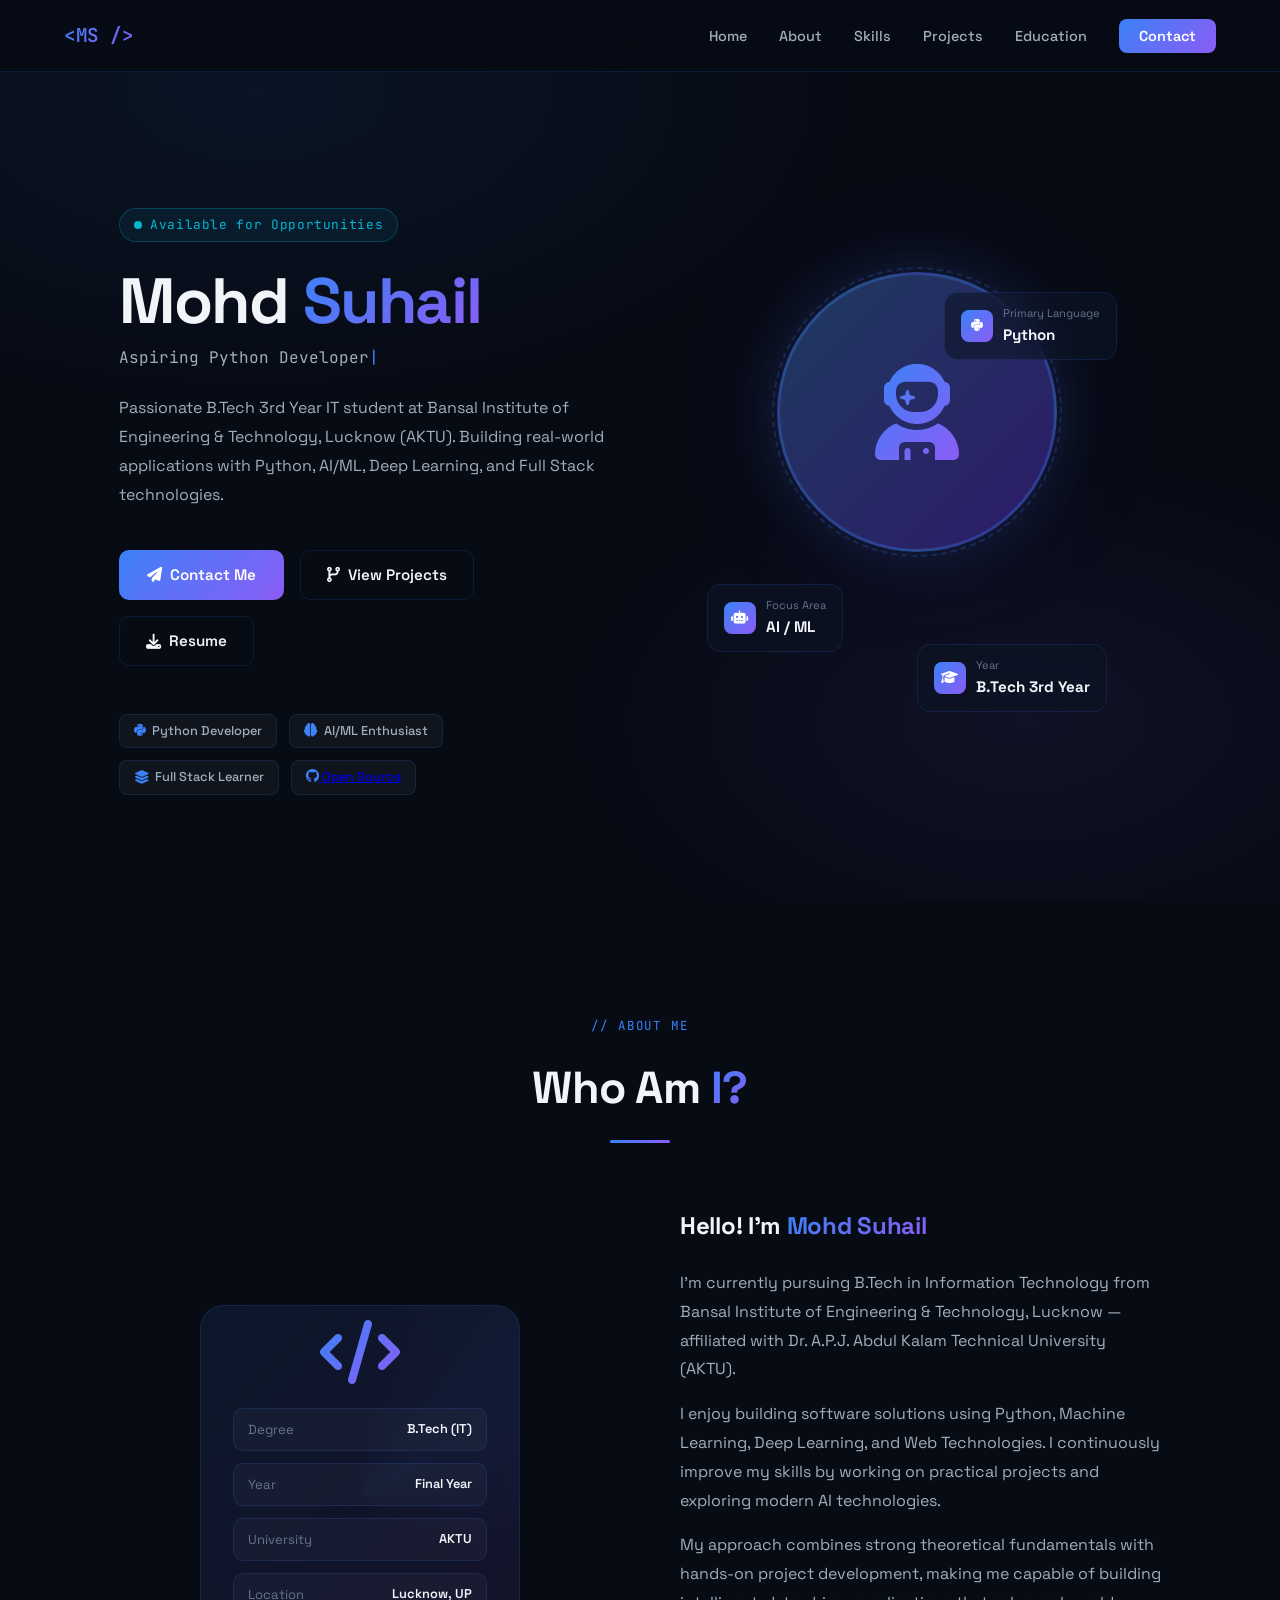
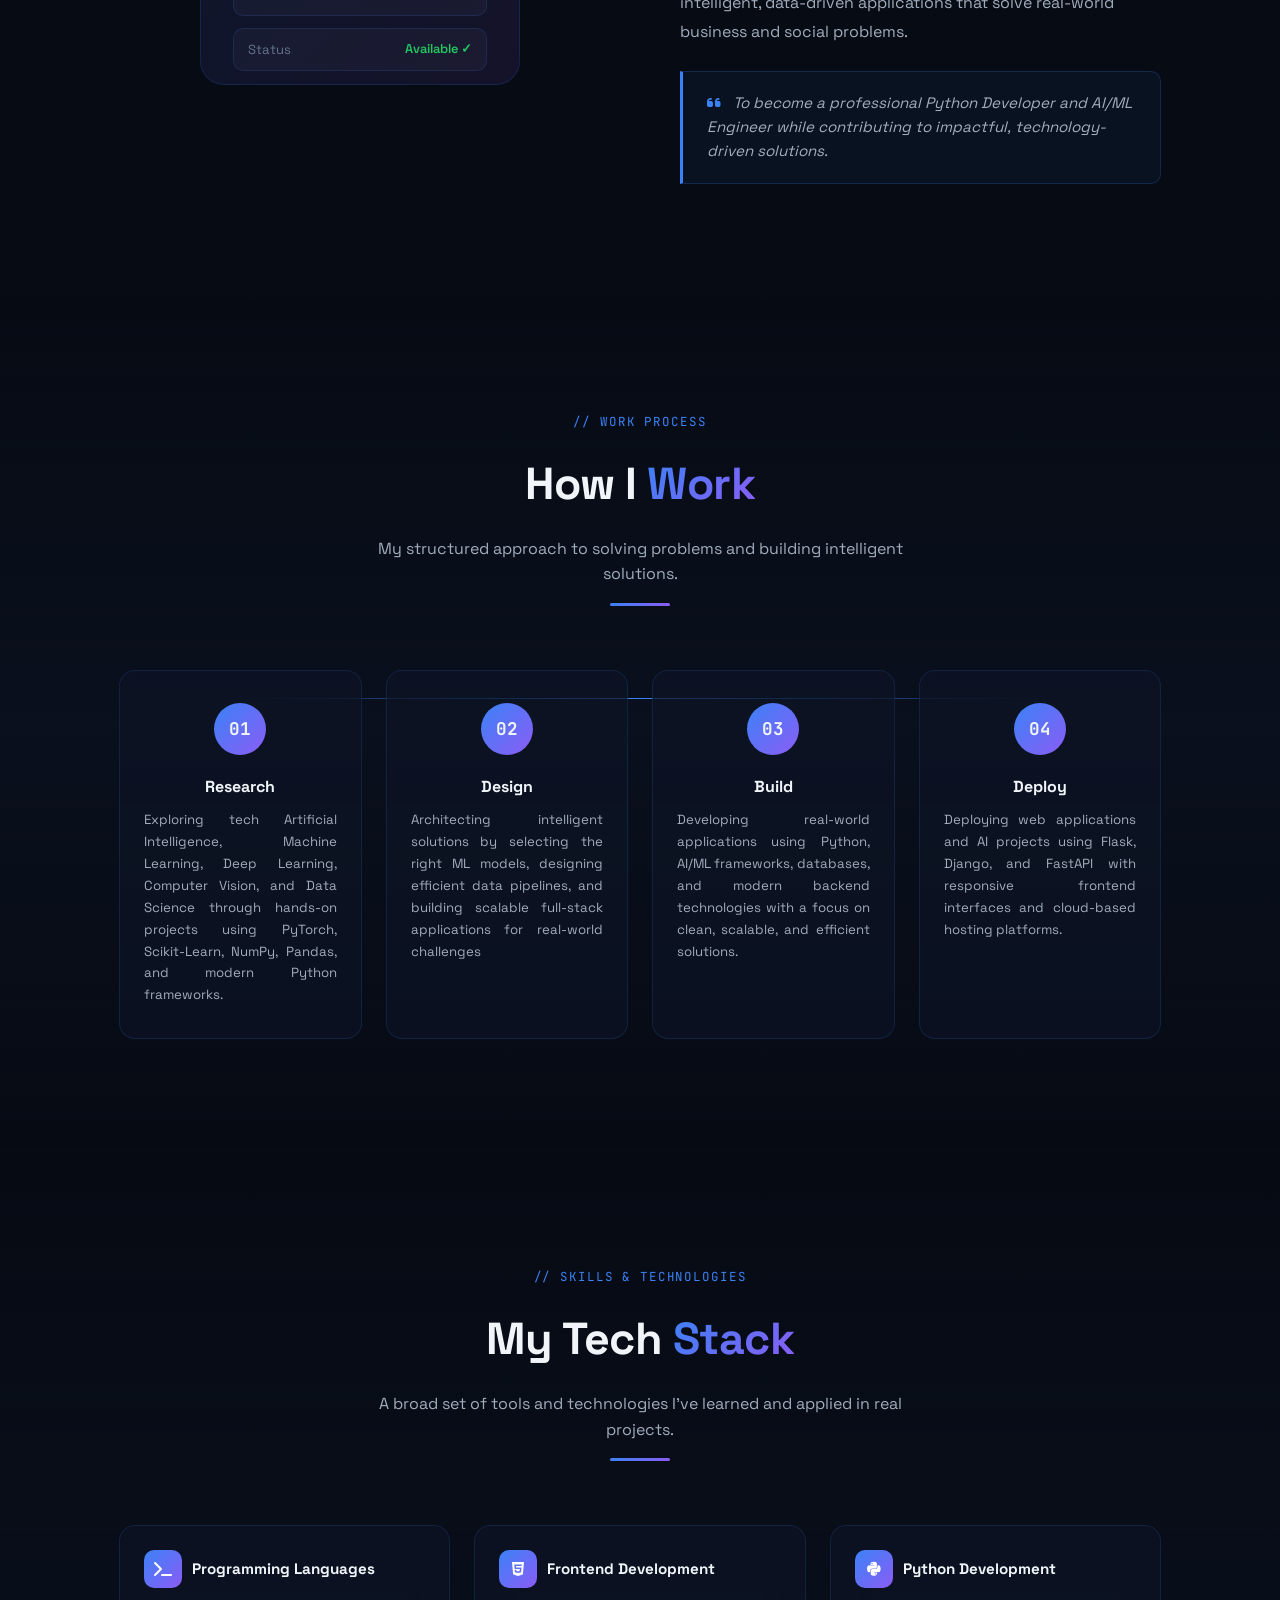
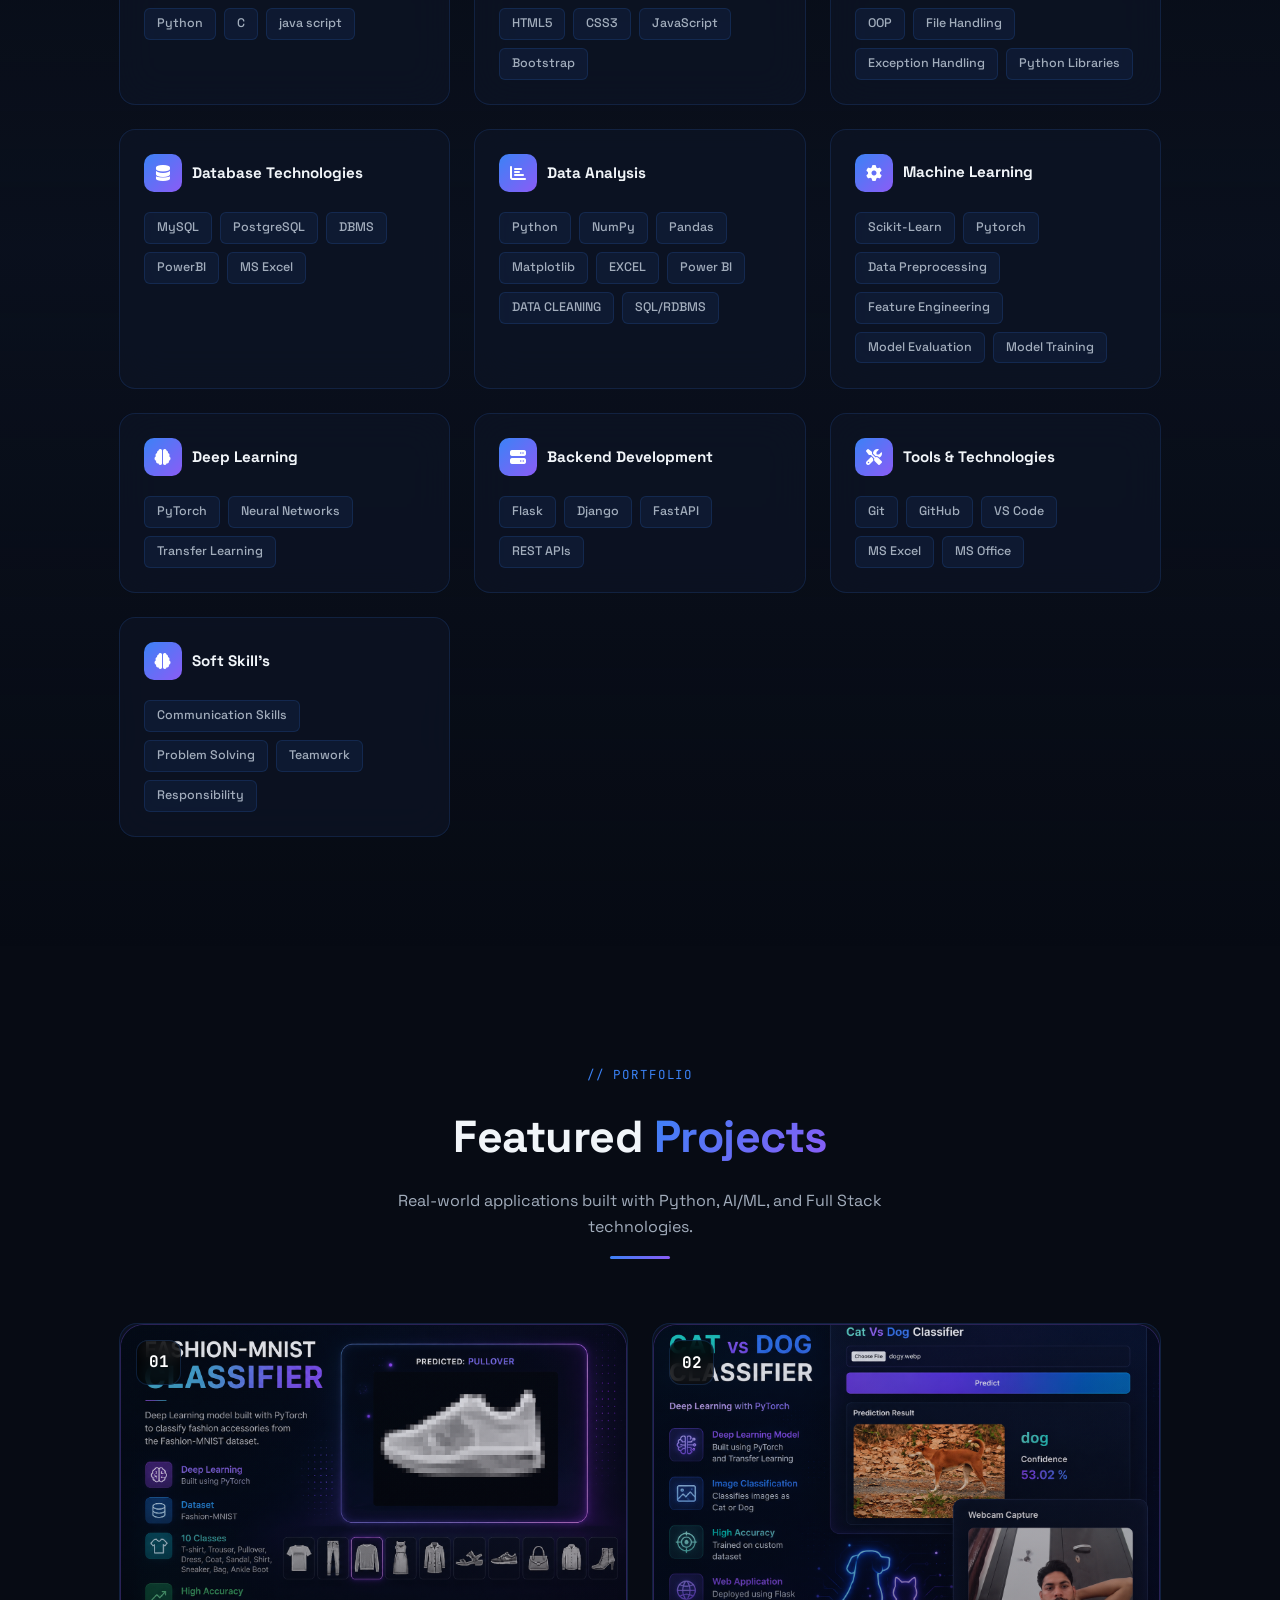
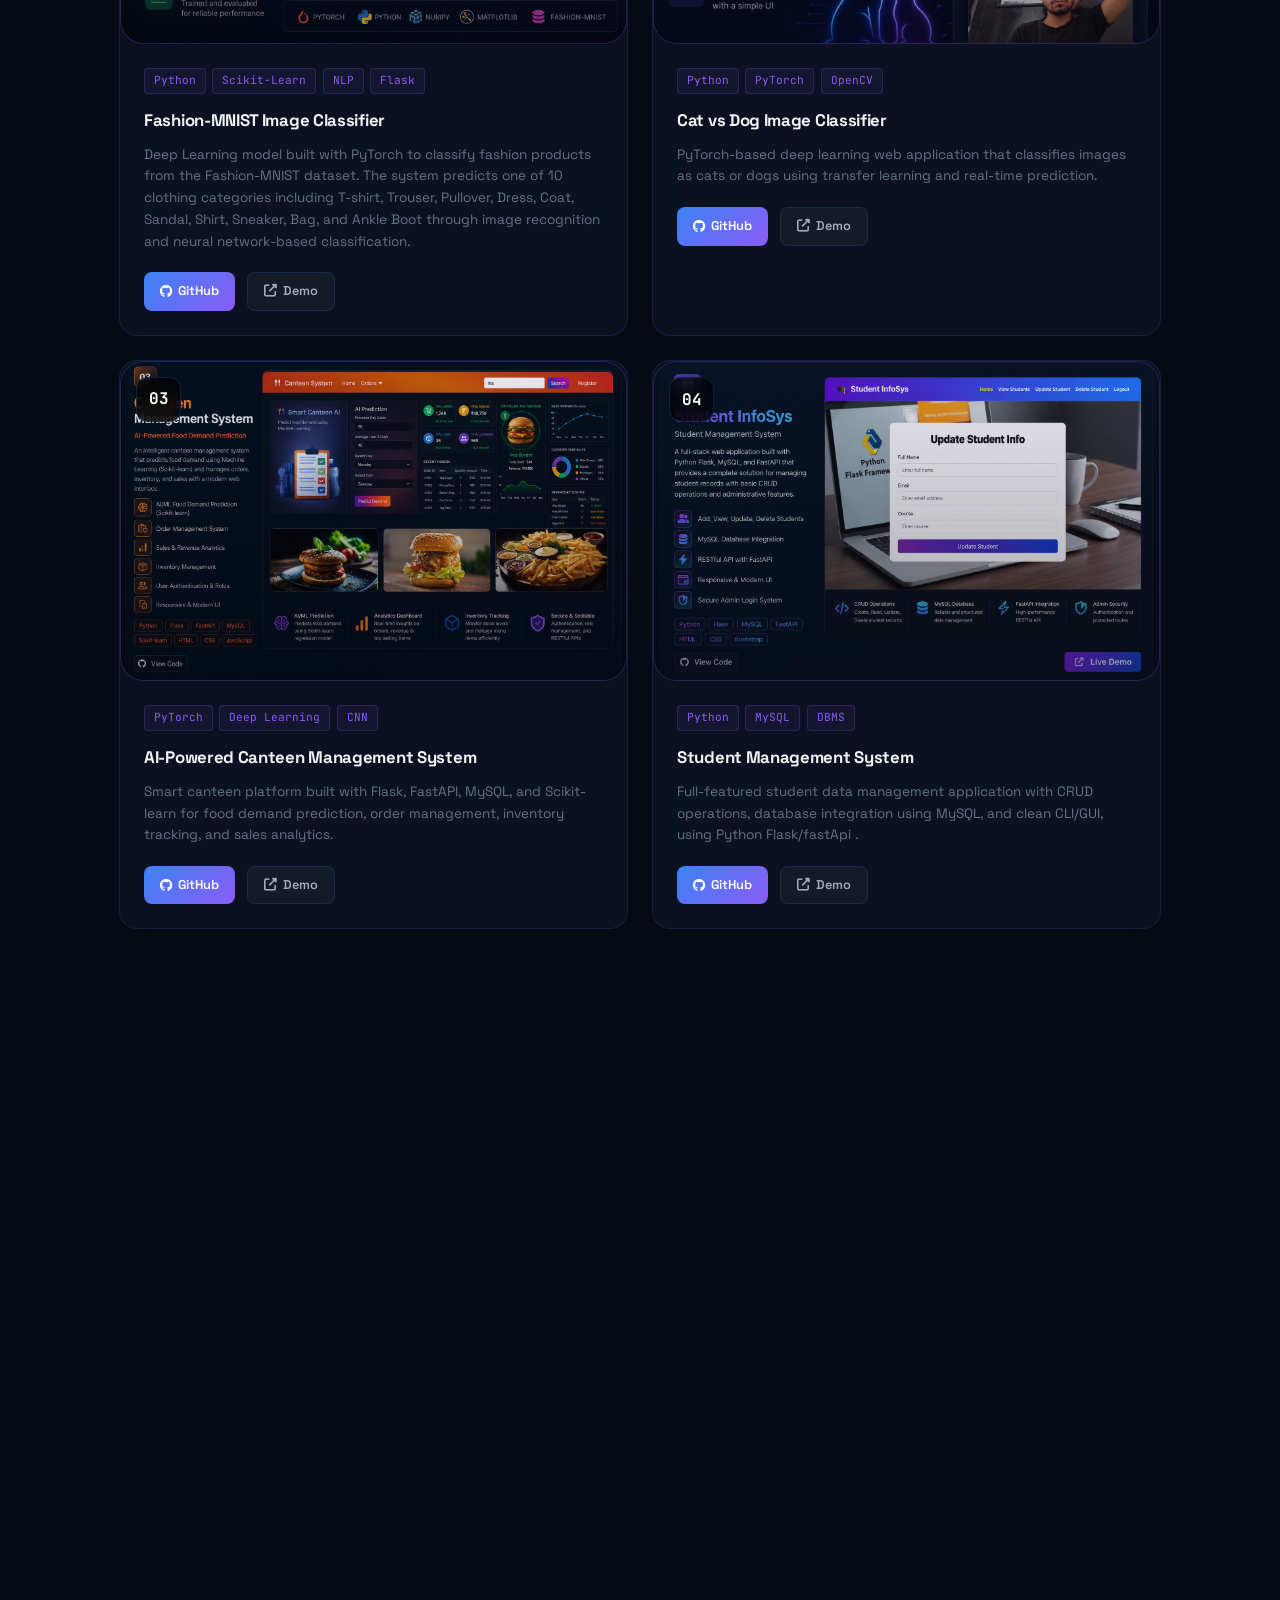
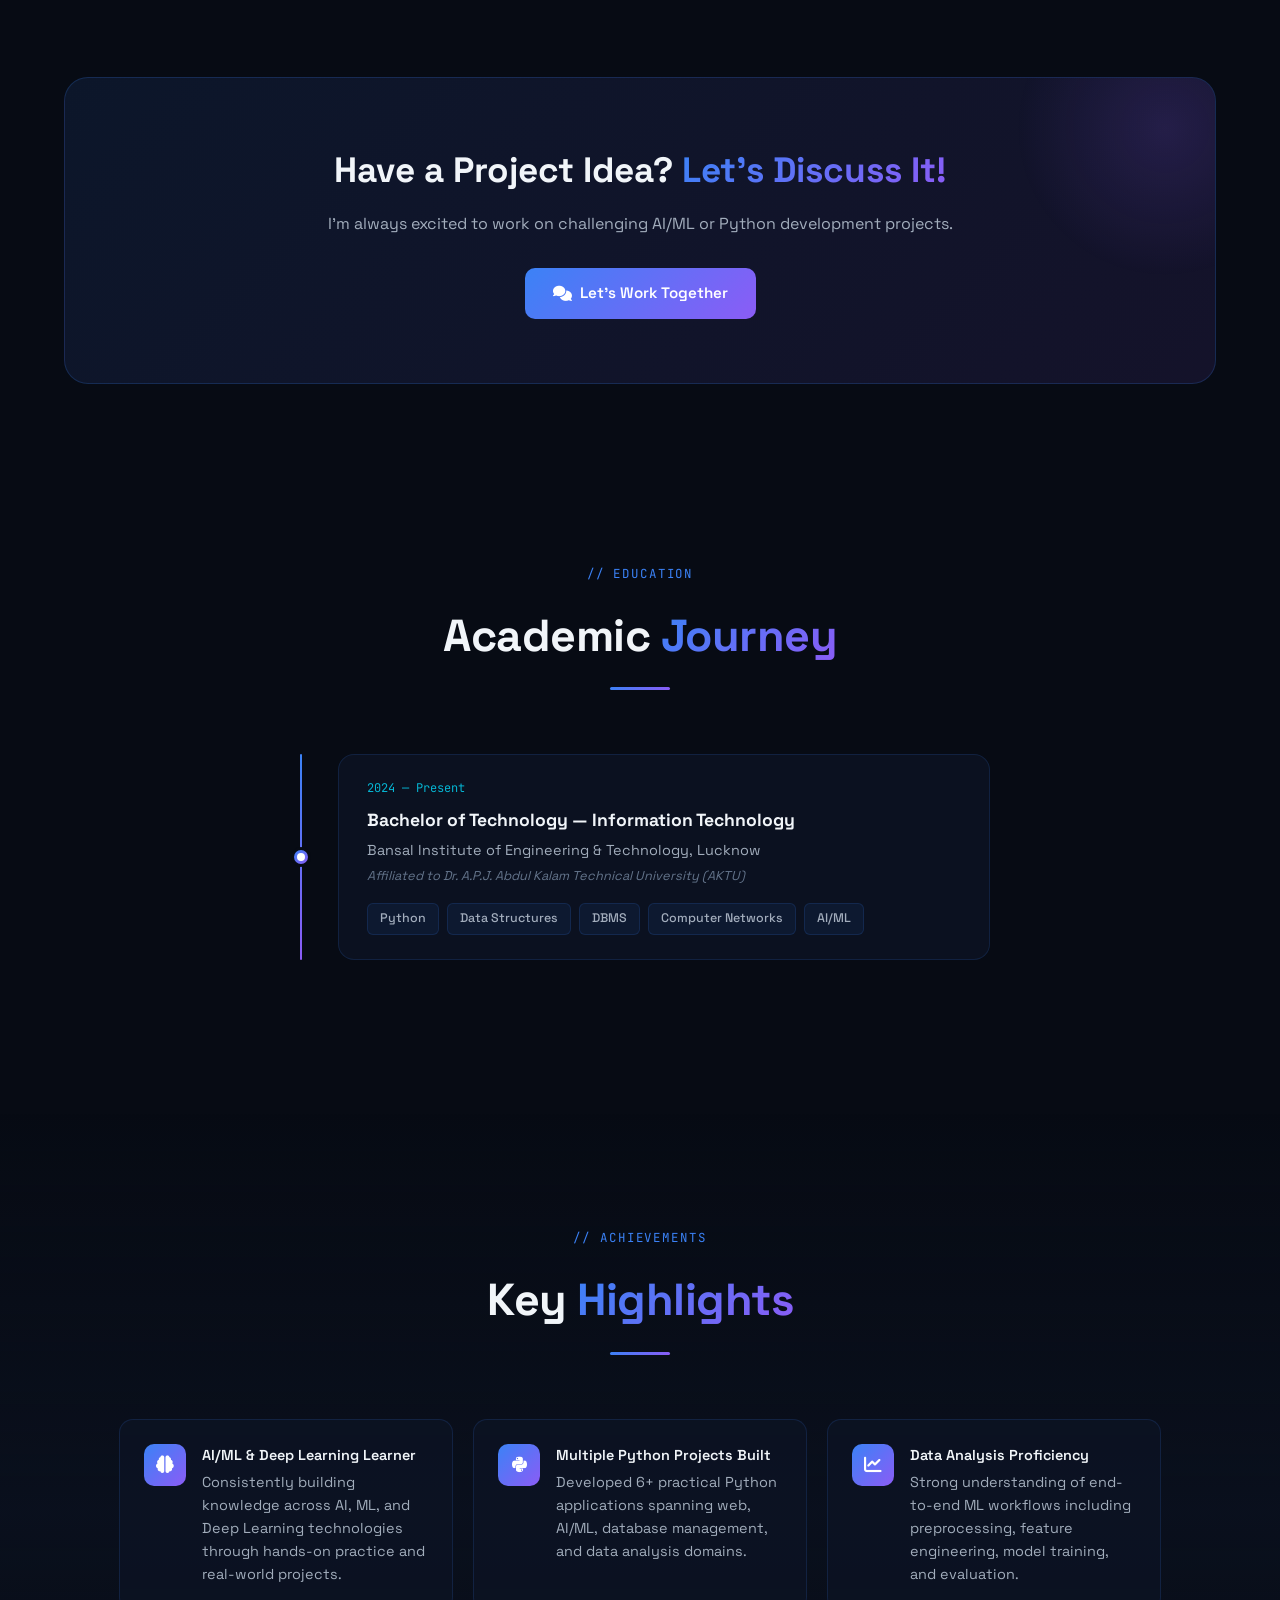
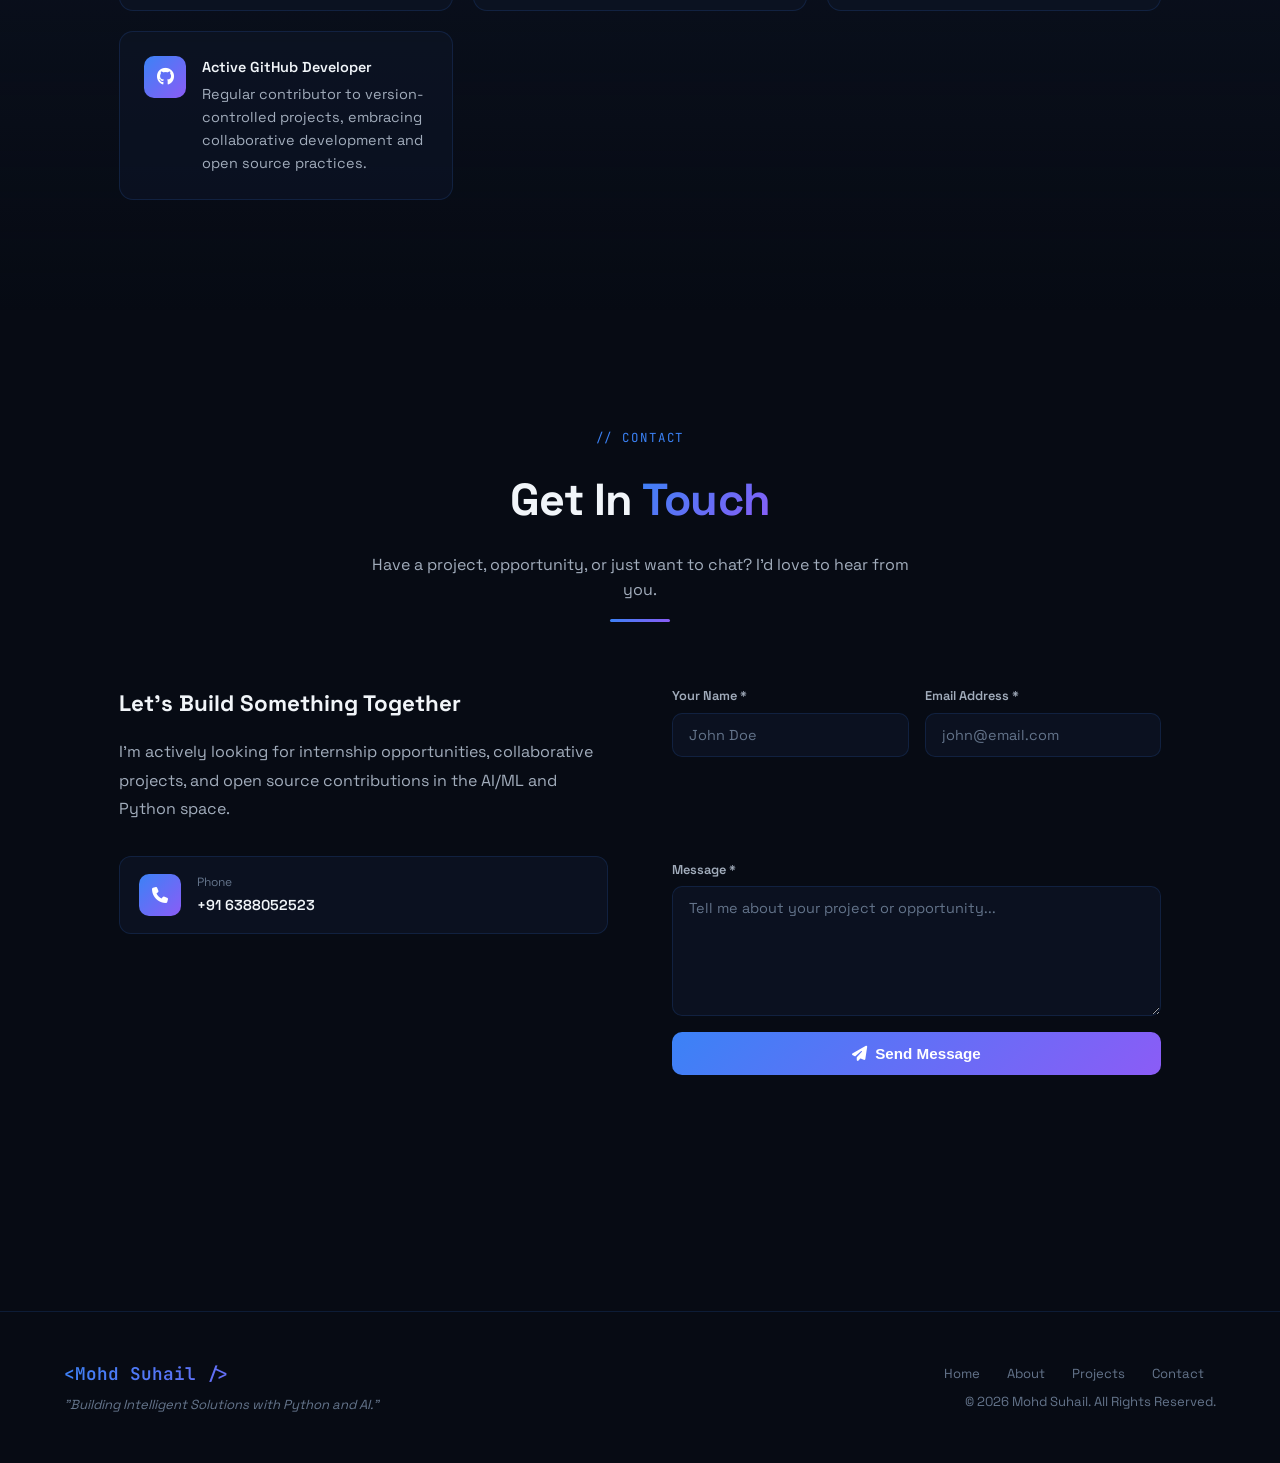
==== commit 07d3e097: "third commit" ====
--- a/index.html
+++ b/index.html
@@ -668,15 +668,17 @@
                         </div>
 
                         <div class="fade-up" data-aos="flip-left">
-                              <form class="contact-form" id="contactForm" onsubmit="handleSubmit(event)">
+                              <form class="contact-form" id="contactForm" onsubmit="handleSubmit(event)" action="https://api.web3forms.com/submit" method="POST">
                                     <div class="form-row">
                                           <div class="form-group">
+                                                    <input type="hidden" name="access_key" value="f119cd0d-b3c0-4d72-91be-eb716dac8869">
                                                 <label class="form-label">Your Name *</label>
                                                 <input type="text" class="form-input" id="fname"
                                                       placeholder="John Doe" />
                                                 <span class="form-error" id="fname-err">Please enter your name.</span>
                                           </div>
                                           <div class="form-group">
+                                                    <input type="hidden" name="access_key" value="f119cd0d-b3c0-4d72-91be-eb716dac8869">
                                                 <label class="form-label">Email Address *</label>
                                                 <input type="email" class="form-input" id="femail"
                                                       placeholder="john@email.com" />
@@ -685,12 +687,14 @@
                                           </div>
                                     </div>
                                     <div class="form-group" data-aos="flip-right">
+                                              <input type="hidden" name="access_key" value="f119cd0d-b3c0-4d72-91be-eb716dac8869">
                                           <label class="form-label">Subject *</label>
                                           <input type="text" class="form-input" id="fsubject"
                                                 placeholder="Internship Opportunity / Project Collaboration" />
                                           <span class="form-error" id="fsubject-err">Please enter a subject.</span>
                                     </div>
                                     <div class="form-group">
+                                              <input type="hidden" name="access_key" value="f119cd0d-b3c0-4d72-91be-eb716dac8869">
                                           <label class="form-label">Message *</label>
                                           <textarea class="form-textarea" id="fmessage"
                                                 placeholder="Tell me about your project or opportunity..."></textarea>
